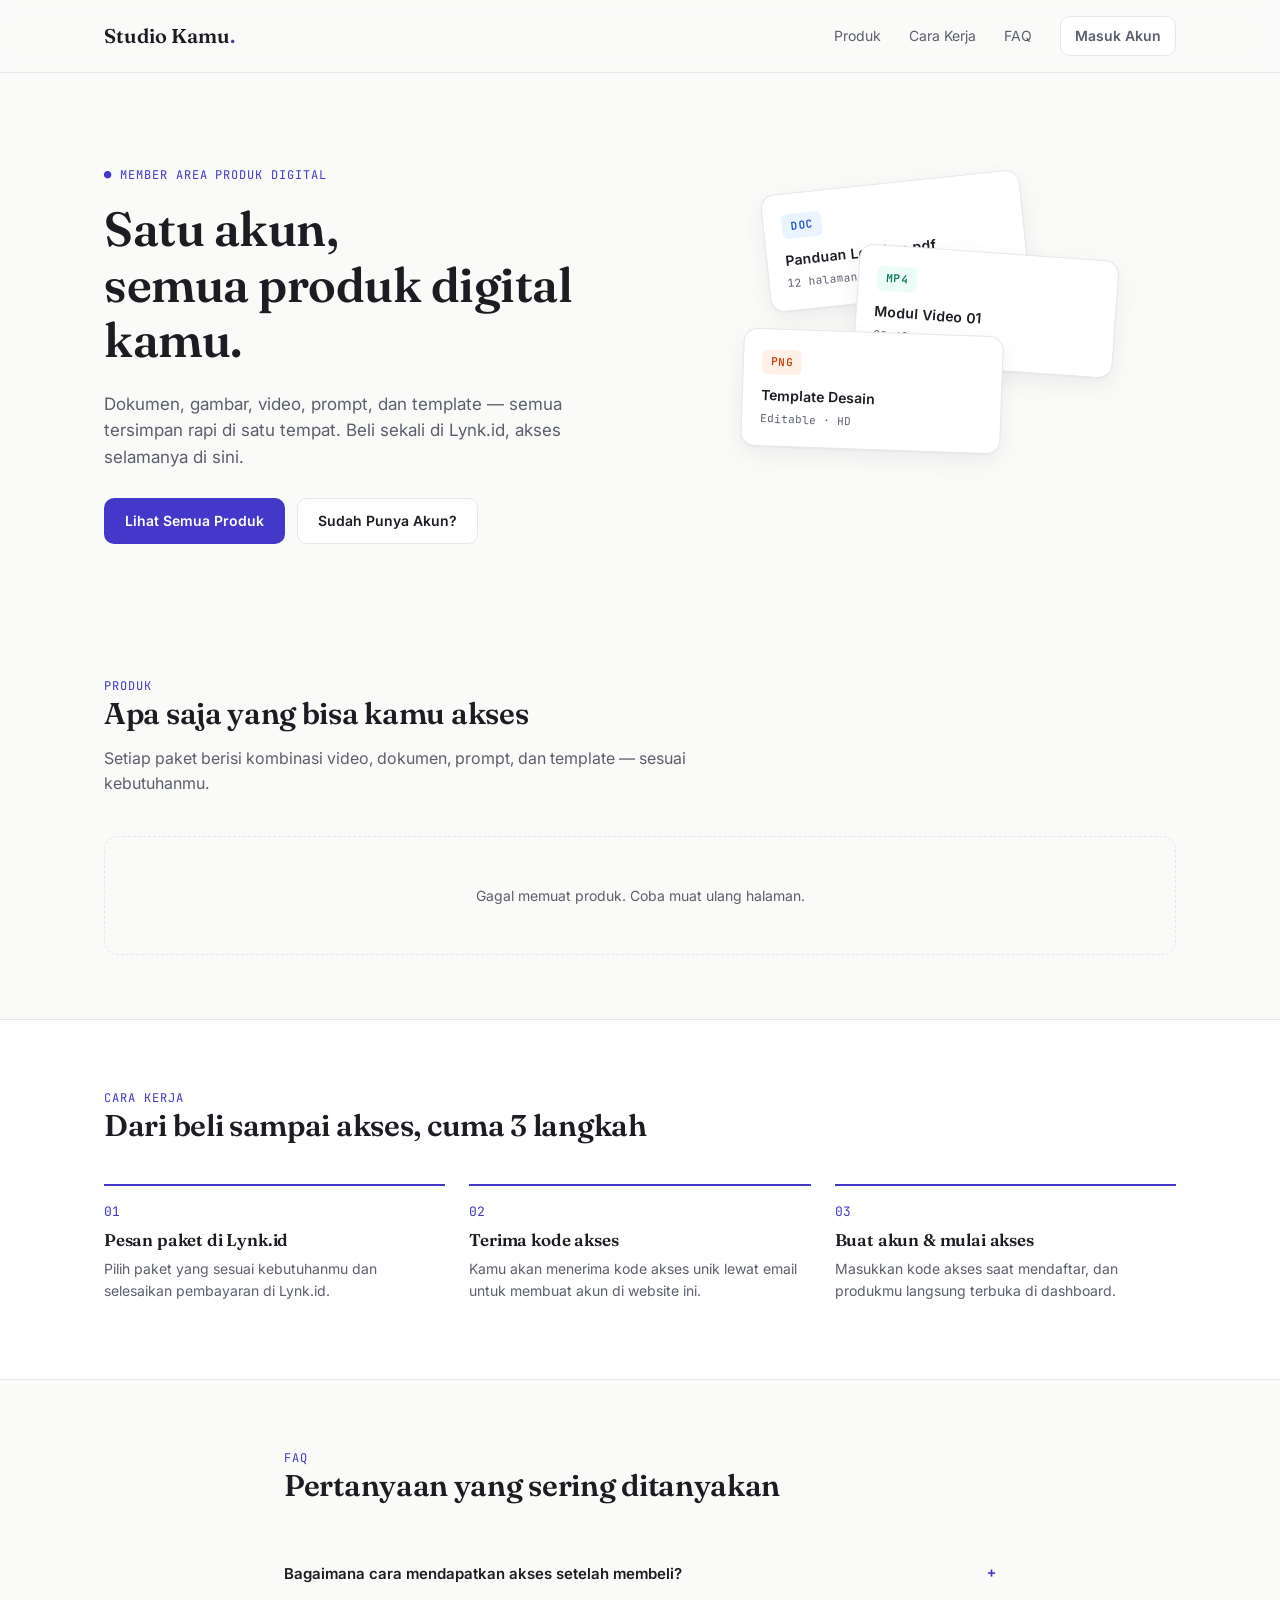
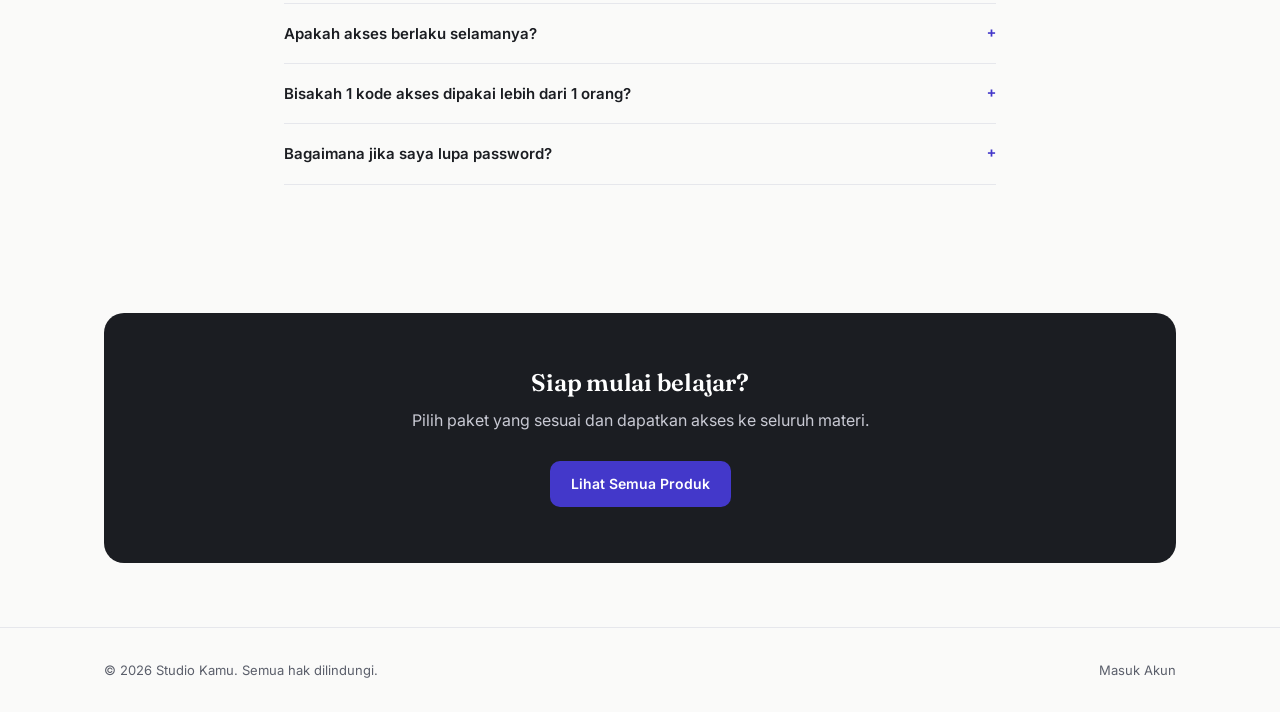
==== index.html @ a17387a5 "Add files via upload" ====
<!DOCTYPE html>
<html lang="id">
<head>
  <meta charset="UTF-8">
  <meta name="viewport" content="width=device-width, initial-scale=1">
  <title>Member Area — Studio Kamu</title>
  <link rel="preconnect" href="https://fonts.googleapis.com">
  <link href="https://fonts.googleapis.com/css2?family=Fraunces:wght@500;600;700&family=Inter:wght@400;500;600&family=JetBrains+Mono:wght@500;600&display=swap" rel="stylesheet">
  <link rel="stylesheet" href="assets/style.css">
</head>
<body>

  <nav class="navbar">
    <div class="container navbar-inner">
      <div class="brand">Studio Kamu<span style="color:var(--accent)">.</span></div>
      <div class="nav-links">
        <a href="#produk">Produk</a>
        <a href="#alur">Cara Kerja</a>
        <a href="#faq">FAQ</a>
        <a href="login.html" class="btn btn-outline btn-sm">Masuk Akun</a>
      </div>
    </div>
  </nav>

  <!-- ============ HERO ============ -->
  <header class="hero">
    <div class="container hero-grid">
      <div>
        <span class="eyebrow">● Member Area Produk Digital</span>
        <h1>Satu akun,<br>semua produk digital kamu.</h1>
        <p class="hero-lede">
          Dokumen, gambar, video, prompt, dan template — semua tersimpan rapi
          di satu tempat. Beli sekali di Lynk.id, akses selamanya di sini.
        </p>
        <div class="hero-cta-row">
          <a href="#produk" class="btn btn-primary">Lihat Semua Produk</a>
          <a href="login.html" class="btn btn-outline">Sudah Punya Akun?</a>
        </div>
      </div>

      <div class="file-stack" aria-hidden="true">
        <div class="file-card c1">
          <span class="chip doc">DOC</span>
          <div class="file-title">Panduan Lengkap.pdf</div>
          <div class="file-meta">12 halaman · siap pakai</div>
        </div>
        <div class="file-card c2">
          <span class="chip vid">MP4</span>
          <div class="file-title">Modul Video 01</div>
          <div class="file-meta">08:42 menit</div>
        </div>
        <div class="file-card c3">
          <span class="chip img">PNG</span>
          <div class="file-title">Template Desain</div>
          <div class="file-meta">Editable · HD</div>
        </div>
      </div>
    </div>
  </header>

  <!-- ============ PRODUK ============ -->
  <section id="produk">
    <div class="container">
      <div class="section-head">
        <span class="eyebrow">Produk</span>
        <h2>Apa saja yang bisa kamu akses</h2>
        <p>Setiap paket berisi kombinasi video, dokumen, prompt, dan template — sesuai kebutuhanmu.</p>
      </div>

      <div class="produk-grid" id="produkGrid">
        <div class="produk-empty">Memuat daftar produk...</div>
      </div>
    </div>
  </section>

  <!-- ============ ALUR PEMBELIAN ============ -->
  <section id="alur" style="background:var(--surface);border-top:1px solid var(--border);border-bottom:1px solid var(--border);">
    <div class="container">
      <div class="section-head">
        <span class="eyebrow">Cara Kerja</span>
        <h2>Dari beli sampai akses, cuma 3 langkah</h2>
      </div>
      <div class="alur-grid">
        <div class="alur-item">
          <div class="alur-num">01</div>
          <h3>Pesan paket di Lynk.id</h3>
          <p>Pilih paket yang sesuai kebutuhanmu dan selesaikan pembayaran di Lynk.id.</p>
        </div>
        <div class="alur-item">
          <div class="alur-num">02</div>
          <h3>Terima kode akses</h3>
          <p>Kamu akan menerima kode akses unik lewat email untuk membuat akun di website ini.</p>
        </div>
        <div class="alur-item">
          <div class="alur-num">03</div>
          <h3>Buat akun & mulai akses</h3>
          <p>Masukkan kode akses saat mendaftar, dan produkmu langsung terbuka di dashboard.</p>
        </div>
      </div>
    </div>
  </section>

  <!-- ============ FAQ ============ -->
  <section id="faq">
    <div class="container" style="max-width:760px;">
      <div class="section-head">
        <span class="eyebrow">FAQ</span>
        <h2>Pertanyaan yang sering ditanyakan</h2>
      </div>

      <div class="faq-item">
        <div class="faq-q">Bagaimana cara mendapatkan akses setelah membeli?<span class="faq-icon">+</span></div>
        <div class="faq-a">Setelah pembayaran di Lynk.id berhasil, kamu akan menerima email berisi kode akses unik. Gunakan kode ini saat membuat akun di halaman "Masuk Akun".</div>
      </div>
      <div class="faq-item">
        <div class="faq-q">Apakah akses berlaku selamanya?<span class="faq-icon">+</span></div>
        <div class="faq-a">Tergantung paket yang kamu beli. Detail masa akses tertera pada masing-masing produk.</div>
      </div>
      <div class="faq-item">
        <div class="faq-q">Bisakah 1 kode akses dipakai lebih dari 1 orang?<span class="faq-icon">+</span></div>
        <div class="faq-a">Tidak. Setiap kode akses hanya bisa digunakan satu kali untuk menjaga keamanan konten.</div>
      </div>
      <div class="faq-item">
        <div class="faq-q">Bagaimana jika saya lupa password?<span class="faq-icon">+</span></div>
        <div class="faq-a">Gunakan opsi "Lupa Password" di halaman login. Link reset akan dikirim ke email terdaftar.</div>
      </div>
    </div>
  </section>

  <!-- ============ CTA AKHIR ============ -->
  <section>
    <div class="container">
      <div class="cta-final">
        <h2>Siap mulai belajar?</h2>
        <p>Pilih paket yang sesuai dan dapatkan akses ke seluruh materi.</p>
        <a href="#produk" class="btn btn-primary" style="margin-top:12px;">Lihat Semua Produk</a>
      </div>
    </div>
  </section>

  <footer>
    <div class="container" style="display:flex;justify-content:space-between;align-items:center;width:100%;">
      <span>© <span id="thisYear"></span> Studio Kamu. Semua hak dilindungi.</span>
      <a href="login.html">Masuk Akun</a>
    </div>
  </footer>

  <script src="assets/api.js"></script>
  <script>
    document.getElementById('thisYear').textContent = new Date().getFullYear();

    // Ambil daftar produk dari API (publik, tidak butuh login)
    async function loadProdukList() {
      try {
        const res = await apiGet('getPublicProdukList', {});
        const grid = document.getElementById('produkGrid');

        if (!res.success || !res.data || res.data.length === 0) {
          grid.innerHTML = '<div class="produk-empty">Belum ada produk yang ditambahkan.<br><small>Tambahkan produk lewat Admin Panel.</small></div>';
          return;
        }

        grid.innerHTML = res.data.map(function (p) {
          const thumb = p.thumbnail
            ? '<img src="' + p.thumbnail + '" alt="' + p.nama + '">'
            : (p.kategori || 'PRODUK');
          return (
            '<div class="produk-card">' +
            '<div class="produk-thumb">' + thumb + '</div>' +
            '<div class="produk-nama">' + p.nama + '</div>' +
            '<p class="produk-desc">' + (p.deskripsi || '') + '</p>' +
            '<a href="login.html" class="btn btn-outline btn-sm btn-block">Lihat Detail</a>' +
            '</div>'
          );
        }).join('');
      } catch (err) {
        document.getElementById('produkGrid').innerHTML =
          '<div class="produk-empty">Gagal memuat produk. Coba muat ulang halaman.</div>';
      }
    }

    loadProdukList();
  </script>
</body>
</html>
---- assets/style.css ----
/* ============================================================
   STYLE.CSS — Dipakai bersama di semua halaman
   Tema: terang, minim warna, 1 aksen (indigo), nyaman di mata.
   Signature: "file-type chip" (DOC/PNG/MP4) sebagai motif berulang.
   ============================================================ */
:root {
  --bg: #FAFAF9;
  --surface: #FFFFFF;
  --ink: #1B1D22;
  --ink-soft: #5B5F6B;
  --border: #E6E7EC;
  --accent: #4338CA;
  --accent-soft: #EEF0FF;
  --accent-ink: #FFFFFF;
  --success: #0F766E;
  --danger: #B42318;
  --radius: 14px;
  --radius-sm: 8px;
  --shadow: 0 1px 2px rgba(20, 20, 30, 0.04), 0 8px 24px rgba(20, 20, 30, 0.06);
  --font-display: 'Fraunces', Georgia, serif;
  --font-body: 'Inter', -apple-system, BlinkMacSystemFont, sans-serif;
  --font-mono: 'JetBrains Mono', 'Courier New', monospace;
}

* { box-sizing: border-box; }
html, body {
  margin: 0; padding: 0;
  background: var(--bg);
  color: var(--ink);
  font-family: var(--font-body);
  font-size: 16px;
  line-height: 1.55;
  -webkit-font-smoothing: antialiased;
}
h1, h2, h3, h4 {
  font-family: var(--font-display);
  font-weight: 600;
  line-height: 1.15;
  margin: 0 0 0.5em 0;
  letter-spacing: -0.01em;
}
p { margin: 0 0 1em 0; color: var(--ink-soft); }
a { color: inherit; text-decoration: none; }
img { max-width: 100%; display: block; }
button { font-family: inherit; cursor: pointer; }

a:focus-visible, button:focus-visible, input:focus-visible, textarea:focus-visible, select:focus-visible {
  outline: 2px solid var(--accent);
  outline-offset: 2px;
}

@media (prefers-reduced-motion: reduce) {
  * { animation-duration: 0.001ms !important; transition-duration: 0.001ms !important; }
}

.container { max-width: 1120px; margin: 0 auto; padding: 0 24px; }

.eyebrow {
  font-family: var(--font-mono);
  font-size: 12px;
  letter-spacing: 0.08em;
  text-transform: uppercase;
  color: var(--accent);
  display: inline-flex;
  align-items: center;
  gap: 8px;
}

.chip {
  font-family: var(--font-mono);
  font-size: 11px;
  font-weight: 600;
  letter-spacing: 0.04em;
  padding: 4px 9px;
  border-radius: 6px;
  background: var(--accent-soft);
  color: var(--accent);
  display: inline-block;
}
.chip.doc { background: #EAF4FF; color: #1D4ED8; }
.chip.img { background: #FFF1E7; color: #C2410C; }
.chip.vid { background: #ECFDF5; color: #047857; }
.chip.pdf { background: #FEF2F2; color: #B91C1C; }

/* ---------- Navbar ---------- */
.navbar {
  position: sticky; top: 0; z-index: 50;
  background: rgba(250, 250, 249, 0.85);
  backdrop-filter: blur(8px);
  border-bottom: 1px solid var(--border);
}
.navbar-inner { display: flex; align-items: center; justify-content: space-between; padding: 16px 24px; }
.brand { font-family: var(--font-display); font-weight: 600; font-size: 20px; }
.nav-links { display: flex; align-items: center; gap: 28px; }
.nav-links a { font-size: 14px; color: var(--ink-soft); }
.nav-links a:hover { color: var(--ink); }

/* ---------- Buttons ---------- */
.btn {
  display: inline-flex; align-items: center; justify-content: center; gap: 8px;
  padding: 11px 20px; border-radius: 10px; font-size: 14px; font-weight: 600;
  border: 1px solid transparent; transition: transform 0.15s ease, box-shadow 0.15s ease;
}
.btn-primary { background: var(--accent); color: var(--accent-ink); }
.btn-primary:hover { box-shadow: 0 6px 16px rgba(67, 56, 202, 0.28); transform: translateY(-1px); }
.btn-outline { background: var(--surface); color: var(--ink); border-color: var(--border); }
.btn-outline:hover { border-color: var(--accent); color: var(--accent); }
.btn-sm { padding: 8px 14px; font-size: 13px; }
.btn-block { width: 100%; }
.btn:disabled { opacity: 0.6; pointer-events: none; }

/* ---------- Hero ---------- */
.hero { padding: 88px 0 64px; }
.hero-grid { display: grid; grid-template-columns: 1.1fr 0.9fr; gap: 56px; align-items: center; }
.hero h1 { font-size: 48px; margin-top: 16px; }
.hero-lede { font-size: 17px; max-width: 46ch; }
.hero-cta-row { display: flex; gap: 12px; margin-top: 28px; flex-wrap: wrap; }

.file-stack { position: relative; height: 340px; }
.file-card {
  position: absolute; width: 260px; background: var(--surface);
  border: 1px solid var(--border); border-radius: var(--radius);
  box-shadow: var(--shadow); padding: 18px;
}
.file-card .chip { margin-bottom: 10px; }
.file-card .file-title { font-weight: 600; font-size: 14px; margin-bottom: 4px; }
.file-card .file-meta { font-family: var(--font-mono); font-size: 11px; color: var(--ink-soft); }
.file-card.c1 { top: 0; left: 10%; transform: rotate(-6deg); z-index: 1; }
.file-card.c2 { top: 70px; left: 30%; transform: rotate(4deg); z-index: 2; }
.file-card.c3 { top: 150px; left: 5%; transform: rotate(2deg); z-index: 3; }

section { padding: 64px 0; }
.section-head { max-width: 620px; margin-bottom: 40px; }
.section-head h2 { font-size: 30px; }

.produk-grid { display: grid; grid-template-columns: repeat(3, 1fr); gap: 20px; }
.produk-card { background: var(--surface); border: 1px solid var(--border); border-radius: var(--radius); padding: 20px; transition: box-shadow 0.15s ease, transform 0.15s ease; }
.produk-card:hover { box-shadow: var(--shadow); transform: translateY(-2px); }
.produk-thumb {
  width: 100%; height: 140px; border-radius: var(--radius-sm);
  background: linear-gradient(135deg, var(--accent-soft), #F5F3FF);
  margin-bottom: 14px; display: flex; align-items: center; justify-content: center;
  font-family: var(--font-display); color: var(--accent); font-size: 13px; overflow: hidden;
}
.produk-thumb img { width: 100%; height: 100%; object-fit: cover; }
.produk-nama { font-weight: 600; font-size: 16px; margin-bottom: 6px; }
.produk-desc { font-size: 13px; margin-bottom: 14px; }
.produk-empty { grid-column: 1/-1; text-align: center; padding: 48px 24px; border: 1px dashed var(--border); border-radius: var(--radius); color: var(--ink-soft); font-size: 14px; }

.alur-grid { display: grid; grid-template-columns: repeat(3, 1fr); gap: 24px; }
.alur-item { border-top: 2px solid var(--accent); padding-top: 16px; }
.alur-num { font-family: var(--font-mono); font-size: 13px; color: var(--accent); margin-bottom: 8px; }
.alur-item h3 { font-size: 17px; }
.alur-item p { font-size: 14px; }

.faq-item { border-bottom: 1px solid var(--border); padding: 18px 0; }
.faq-q { display: flex; align-items: center; justify-content: space-between; font-weight: 600; font-size: 15px; cursor: pointer; }
.faq-icon { color: var(--accent); font-family: var(--font-mono); transition: transform 0.2s ease; }
.faq-item.open .faq-icon { transform: rotate(45deg); }
.faq-a { max-height: 0; overflow: hidden; font-size: 14px; color: var(--ink-soft); transition: max-height 0.25s ease; }
.faq-item.open .faq-a { max-height: 300px; padding-top: 10px; }

.cta-final { background: var(--ink); color: #fff; border-radius: 20px; padding: 56px; text-align: center; }
.cta-final h2 { color: #fff; }
.cta-final p { color: #C8C9D3; }

footer { border-top: 1px solid var(--border); padding: 32px 0; font-size: 13px; color: var(--ink-soft); display: flex; justify-content: space-between; align-items: center; }

/* ---------- Auth pages ---------- */
.auth-wrap { min-height: 100vh; display: flex; align-items: center; justify-content: center; padding: 24px; }
.auth-card { width: 100%; max-width: 420px; background: var(--surface); border: 1px solid var(--border); border-radius: 18px; padding: 36px; box-shadow: var(--shadow); }
.auth-back { font-size: 13px; color: var(--ink-soft); margin-bottom: 20px; display: inline-flex; align-items: center; gap: 6px; }
.auth-back:hover { color: var(--accent); }
.auth-tabs { display: flex; gap: 4px; background: var(--bg); border-radius: 10px; padding: 4px; margin-bottom: 24px; }
.auth-tab { flex: 1; text-align: center; padding: 9px; border-radius: 8px; font-size: 13px; font-weight: 600; color: var(--ink-soft); cursor: pointer; }
.auth-tab.active { background: var(--surface); color: var(--ink); box-shadow: 0 1px 3px rgba(0,0,0,0.06); }
.field { margin-bottom: 16px; }
.field label { display: block; font-size: 13px; font-weight: 600; margin-bottom: 6px; }
.field input, .field select, .field textarea {
  width: 100%; padding: 11px 12px; border: 1px solid var(--border); border-radius: 9px;
  font-size: 14px; font-family: var(--font-body); background: var(--bg);
}
.field input:focus, .field select:focus, .field textarea:focus { border-color: var(--accent); outline: none; background: var(--surface); }
.field-hint { font-size: 12px; color: var(--ink-soft); margin-top: 4px; }
.form-msg { font-size: 13px; padding: 10px 12px; border-radius: 8px; margin-bottom: 16px; display: none; }
.form-msg.show { display: block; }
.form-msg.error { background: #FEF2F2; color: var(--danger); }
.form-msg.success { background: #ECFDF5; color: var(--success); }
.auth-foot { text-align: center; font-size: 13px; color: var(--ink-soft); margin-top: 18px; }
.link-btn { background: none; border: none; color: var(--accent); font-weight: 600; font-size: inherit; padding: 0; }
.link-btn:hover { text-decoration: underline; }
.view { display: none; }
.view.active { display: block; }
.forgot-trigger { text-align: right; margin: -8px 0 16px; }
.forgot-trigger button { font-size: 12px; }

/* ---------- Password toggle ---------- */
.password-field { position: relative; }
.password-field input { padding-right: 42px; }
.password-toggle { position: absolute; right: 6px; top: 50%; transform: translateY(-50%); background: none; border: none; padding: 6px; cursor: pointer; color: var(--ink-soft); display: flex; align-items: center; border-radius: 6px; }
.password-toggle:hover { color: var(--ink); background: var(--bg); }
.password-toggle svg { width: 18px; height: 18px; }

/* ---------- App shell (Dashboard/Produk/Admin) ---------- */
.app-shell { display: flex; min-height: 100vh; }
.sidebar {
  width: 240px; flex-shrink: 0; background: var(--surface); border-right: 1px solid var(--border);
  padding: 20px 14px; display: flex; flex-direction: column; position: sticky; top: 0; height: 100vh;
}
.sidebar-brand { font-family: var(--font-display); font-weight: 600; font-size: 17px; padding: 6px 10px 18px; }
.sidebar-nav { display: flex; flex-direction: column; gap: 2px; flex: 1; }
.sidebar-link { display: flex; align-items: center; gap: 10px; padding: 9px 10px; border-radius: 8px; font-size: 14px; color: var(--ink-soft); font-weight: 500; cursor: pointer; }
.sidebar-link .ic { font-size: 15px; width: 18px; text-align: center; }
.sidebar-link:hover { background: var(--bg); color: var(--ink); }
.sidebar-link.active { background: var(--accent-soft); color: var(--accent); }
.sidebar-divider { height: 1px; background: var(--border); margin: 12px 4px; }
.sidebar-user { display: flex; align-items: center; gap: 10px; padding: 10px; border-radius: 10px; border: 1px solid var(--border); }
.avatar { width: 32px; height: 32px; border-radius: 50%; background: var(--accent); color: #fff; display: flex; align-items: center; justify-content: center; font-size: 13px; font-weight: 600; flex-shrink: 0; }
.sidebar-user-name { font-size: 13px; font-weight: 600; overflow: hidden; text-overflow: ellipsis; white-space: nowrap; }
.sidebar-user-role { font-size: 11px; color: var(--ink-soft); }
.logout-btn { background: none; border: none; color: var(--ink-soft); font-size: 16px; margin-left: auto; padding: 4px; }
.logout-btn:hover { color: var(--danger); }
.main { flex: 1; padding: 32px 40px; max-width: 1000px; }

.greeting { font-size: 26px; margin-bottom: 4px; }
.greeting-sub { font-size: 14px; margin-bottom: 32px; }
.section-title { display: flex; align-items: center; gap: 8px; font-size: 13px; font-weight: 700; text-transform: uppercase; letter-spacing: 0.04em; color: var(--ink-soft); margin: 32px 0 14px; }
.section-title:first-of-type { margin-top: 0; }

.produk-owned-grid { display: grid; grid-template-columns: repeat(2, 1fr); gap: 16px; }
.produk-owned-card { background: var(--surface); border: 1px solid var(--border); border-radius: var(--radius); padding: 18px; display: block; }
.produk-owned-top { display: flex; justify-content: space-between; align-items: flex-start; margin-bottom: 12px; }
.produk-owned-nama { font-weight: 600; font-size: 15px; }
.badge-expired { font-size: 11px; background: #FEF2F2; color: var(--danger); padding: 3px 8px; border-radius: 6px; font-weight: 600; }
.progress-bar-track { height: 8px; background: var(--bg); border-radius: 99px; overflow: hidden; margin: 10px 0 6px; }
.progress-bar-fill { height: 100%; background: var(--accent); border-radius: 99px; }
.progress-label { font-size: 12px; color: var(--ink-soft); display: flex; justify-content: space-between; }
.empty-state { border: 1px dashed var(--border); border-radius: var(--radius); padding: 36px 24px; text-align: center; color: var(--ink-soft); font-size: 14px; }

.continue-card { background: var(--surface); border: 1px solid var(--border); border-radius: var(--radius); padding: 20px; }
.continue-modul-nama { font-size: 13px; color: var(--ink-soft); margin-bottom: 2px; }
.continue-produk-nama { font-weight: 600; font-size: 16px; margin-bottom: 14px; }
.konten-row { display: flex; align-items: center; gap: 10px; padding: 10px 12px; border-radius: 9px; background: var(--bg); margin-bottom: 8px; font-size: 13px; font-weight: 500; }
.konten-row .ic { width: 20px; text-align: center; }

.update-item { padding: 12px 0; border-bottom: 1px solid var(--border); }
.update-item:last-child { border-bottom: none; }
.update-judul { font-weight: 600; font-size: 14px; margin-bottom: 2px; }
.update-tanggal { font-size: 12px; color: var(--ink-soft); }

.info-grid { display: grid; grid-template-columns: 1fr 1fr; gap: 16px; }
.info-card { background: var(--accent-soft); border-radius: var(--radius); padding: 18px; }
.info-card h3 { font-size: 15px; margin-bottom: 6px; }
.info-card p { font-size: 13px; margin-bottom: 10px; }

/* ---------- Admin panel ---------- */
.page-title { font-size: 24px; margin-bottom: 24px; }
.tab-view { display: none; }
.tab-view.active { display: block; }
.stat-grid { display: grid; grid-template-columns: repeat(4, 1fr); gap: 16px; margin-bottom: 8px; }
.stat-card { background: var(--surface); border: 1px solid var(--border); border-radius: var(--radius); padding: 18px; }
.stat-num { font-family: var(--font-display); font-size: 28px; font-weight: 600; color: var(--accent); }
.stat-label { font-size: 12px; color: var(--ink-soft); margin-top: 4px; }
.panel { background: var(--surface); border: 1px solid var(--border); border-radius: var(--radius); padding: 22px; margin-bottom: 20px; }
.panel-head { display: flex; justify-content: space-between; align-items: center; margin-bottom: 16px; }
.panel-head h3 { font-size: 16px; margin: 0; }
.form-row { display: grid; grid-template-columns: repeat(2, 1fr); gap: 12px; margin-bottom: 12px; }
.form-row.single { grid-template-columns: 1fr; }
.form-row label { font-size: 12px; font-weight: 600; display: block; margin-bottom: 4px; }
table { width: 100%; border-collapse: collapse; font-size: 13px; }
th { text-align: left; font-size: 11px; text-transform: uppercase; letter-spacing: 0.04em; color: var(--ink-soft); padding: 8px 10px; border-bottom: 1px solid var(--border); }
td { padding: 10px; border-bottom: 1px solid var(--border); vertical-align: middle; }
tr:last-child td { border-bottom: none; }
.row-actions { display: flex; gap: 6px; }
.badge { font-size: 11px; padding: 3px 8px; border-radius: 6px; font-weight: 600; }
.badge.aktif { background: #ECFDF5; color: #047857; }
.badge.nonaktif { background: #FEF2F2; color: var(--danger); }
.badge.admin { background: var(--accent-soft); color: var(--accent); }
.breadcrumb { font-size: 13px; color: var(--ink-soft); margin-bottom: 14px; }
.breadcrumb a { color: var(--accent); cursor: pointer; }
.empty-row td { text-align: center; color: var(--ink-soft); padding: 24px; }
.code-mono { font-family: var(--font-mono); font-size: 12px; }
.toast {
  position: fixed; bottom: 24px; right: 24px; background: var(--ink); color: #fff;
  padding: 12px 18px; border-radius: 10px; font-size: 13px; opacity: 0; transform: translateY(10px);
  transition: all 0.25s ease; pointer-events: none; z-index: 100;
}
.toast.show { opacity: 1; transform: translateY(0); }

/* ---------- Popup Loading Global ---------- */
.loading-overlay {
  position: fixed; inset: 0; background: rgba(250, 250, 249, 0.75); backdrop-filter: blur(2px);
  display: flex; align-items: center; justify-content: center; z-index: 9999;
  opacity: 0; pointer-events: none; transition: opacity 0.15s ease;
}
.loading-overlay.show { opacity: 1; pointer-events: all; }
.loading-box { background: var(--surface); border: 1px solid var(--border); border-radius: 14px; padding: 18px 26px; display: flex; align-items: center; gap: 12px; box-shadow: var(--shadow); }
.loading-spinner { width: 20px; height: 20px; border: 3px solid var(--accent-soft); border-top-color: var(--accent); border-radius: 50%; animation: spin 0.7s linear infinite; flex-shrink: 0; }
@keyframes spin { to { transform: rotate(360deg); } }
.loading-text { font-size: 13px; font-weight: 600; color: var(--ink); }

/* ---------- Responsive ---------- */
@media (max-width: 860px) {
  .hero-grid { grid-template-columns: 1fr; }
  .hero h1 { font-size: 34px; }
  .produk-grid { grid-template-columns: repeat(2, 1fr); }
  .alur-grid { grid-template-columns: 1fr; }
  .file-stack { display: none; }
  .nav-links { display: none; }
  .app-shell { flex-direction: column; }
  .sidebar { width: 100%; height: auto; position: relative; flex-direction: row; align-items: center; overflow-x: auto; }
  .sidebar-nav { flex-direction: row; flex: none; }
  .sidebar-divider { display: none; }
  .sidebar-user { display: none; }
  .sidebar-brand { display: none; }
  .main { padding: 20px; }
  .produk-owned-grid, .info-grid, .stat-grid, .form-row { grid-template-columns: 1fr; }
}
@media (max-width: 560px) {
  .produk-grid { grid-template-columns: 1fr; }
}
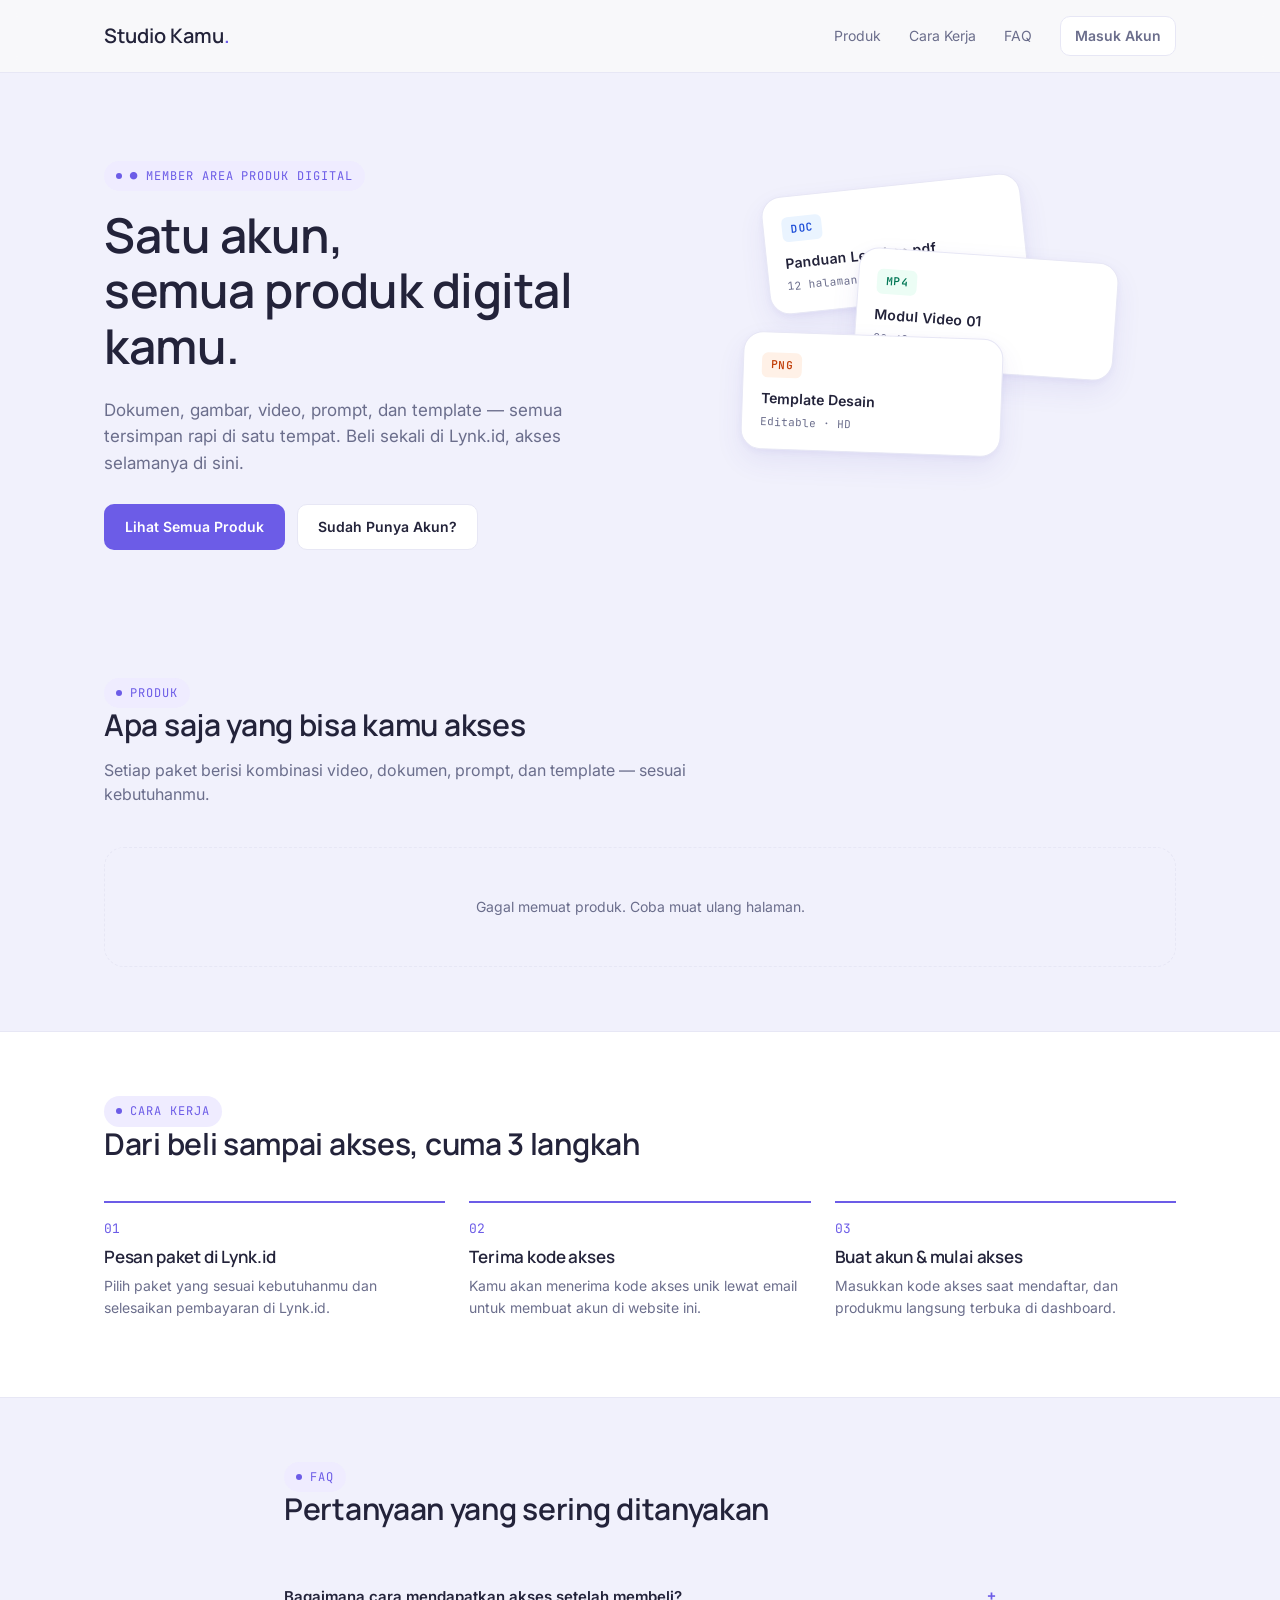
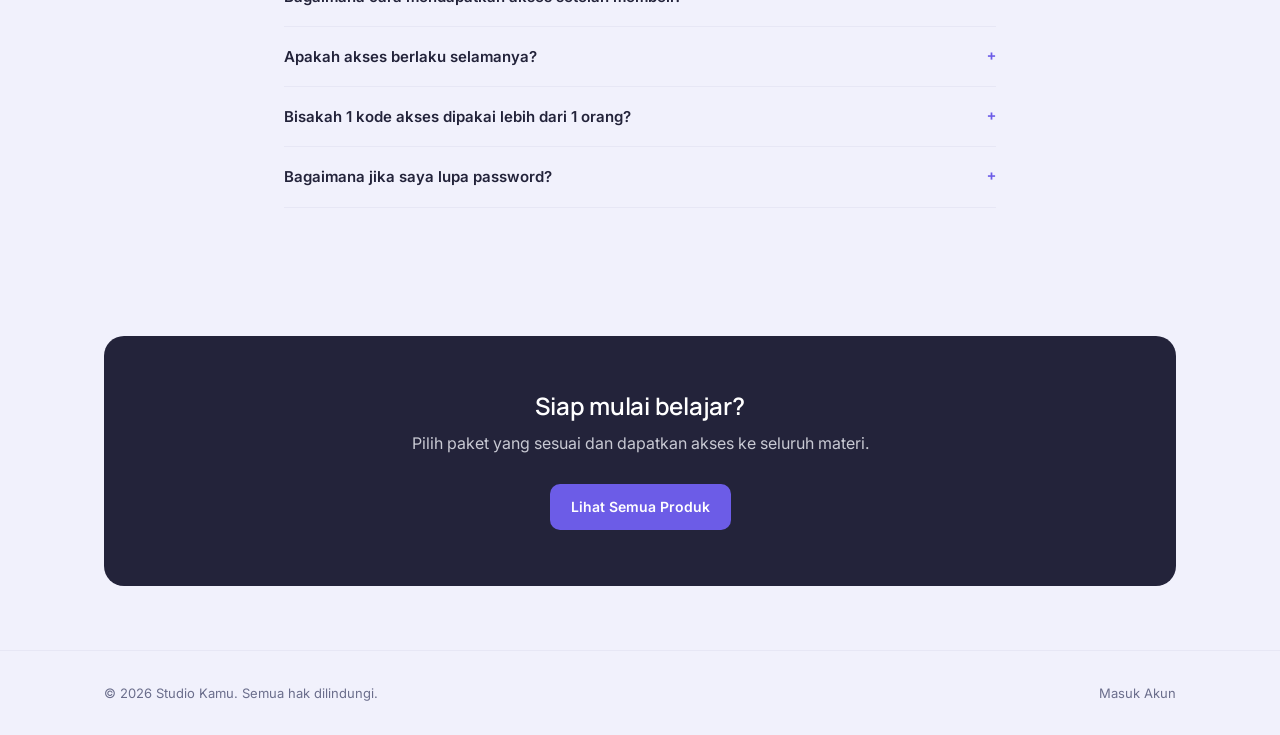
==== commit fabad7a8: "Update index.html" ====
--- a/index.html
+++ b/index.html
@@ -5,7 +5,7 @@
   <meta name="viewport" content="width=device-width, initial-scale=1">
   <title>Member Area — Studio Kamu</title>
   <link rel="preconnect" href="https://fonts.googleapis.com">
-  <link href="https://fonts.googleapis.com/css2?family=Fraunces:wght@500;600;700&family=Inter:wght@400;500;600&family=JetBrains+Mono:wght@500;600&display=swap" rel="stylesheet">
+  <link href="https://fonts.googleapis.com/css2?family=Manrope:wght@700;800&family=Inter:wght@400;500;600;700&family=JetBrains+Mono:wght@500;600&display=swap" rel="stylesheet">
   <link rel="stylesheet" href="assets/style.css">
 </head>
 <body>
@@ -24,10 +24,12 @@
 
   <!-- ============ HERO ============ -->
   <header class="hero">
+    <div class="hero-blob b1" aria-hidden="true"></div>
+    <div class="hero-blob b2" aria-hidden="true"></div>
     <div class="container hero-grid">
       <div>
         <span class="eyebrow">● Member Area Produk Digital</span>
-        <h1>Satu akun,<br>semua produk digital kamu.</h1>
+        <h1>Satu akun,<br><span class="underline-accent">semua produk digital</span> kamu.</h1>
         <p class="hero-lede">
           Dokumen, gambar, video, prompt, dan template — semua tersimpan rapi
           di satu tempat. Beli sekali di Lynk.id, akses selamanya di sini.
--- a/assets/style.css
+++ b/assets/style.css
@@ -4,20 +4,22 @@
    Signature: "file-type chip" (DOC/PNG/MP4) sebagai motif berulang.
    ============================================================ */
 :root {
-  --bg: #FAFAF9;
+  --bg: #F1F1FC;
+  --bg-gradient: linear-gradient(165deg, #EFF0FD 0%, #E7EAFC 45%, #EDF1FE 100%);
   --surface: #FFFFFF;
-  --ink: #1B1D22;
-  --ink-soft: #5B5F6B;
-  --border: #E6E7EC;
-  --accent: #4338CA;
-  --accent-soft: #EEF0FF;
+  --ink: #23233A;
+  --ink-soft: #6B6E8C;
+  --border: #E7E7F5;
+  --accent: #6C5CE7;
+  --accent-2: #8F7FFF;
+  --accent-soft: #EFECFF;
   --accent-ink: #FFFFFF;
-  --success: #0F766E;
-  --danger: #B42318;
-  --radius: 14px;
-  --radius-sm: 8px;
-  --shadow: 0 1px 2px rgba(20, 20, 30, 0.04), 0 8px 24px rgba(20, 20, 30, 0.06);
-  --font-display: 'Fraunces', Georgia, serif;
+  --success: #0F9D6E;
+  --danger: #E5484D;
+  --radius: 20px;
+  --radius-sm: 12px;
+  --shadow: 0 2px 6px rgba(76, 63, 173, 0.05), 0 12px 28px rgba(76, 63, 173, 0.08);
+  --font-display: 'Manrope', 'Inter', sans-serif;
   --font-body: 'Inter', -apple-system, BlinkMacSystemFont, sans-serif;
   --font-mono: 'JetBrains Mono', 'Courier New', monospace;
 }
@@ -64,6 +66,19 @@
   display: inline-flex;
   align-items: center;
   gap: 8px;
+  background: var(--accent-soft);
+  padding: 6px 12px;
+  border-radius: 99px;
+}
+.eyebrow::before {
+  content: '';
+  width: 6px; height: 6px; border-radius: 50%;
+  background: var(--accent);
+  animation: pulseDot 1.6s ease-in-out infinite;
+}
+@keyframes pulseDot {
+  0%, 100% { opacity: 1; transform: scale(1); }
+  50% { opacity: 0.4; transform: scale(0.7); }
 }
 
 .chip {
@@ -121,13 +136,29 @@
   position: absolute; width: 260px; background: var(--surface);
   border: 1px solid var(--border); border-radius: var(--radius);
   box-shadow: var(--shadow); padding: 18px;
+  transition: transform 0.28s ease, box-shadow 0.28s ease;
+  animation: floatCard 5s ease-in-out infinite;
+}
+.file-card:hover {
+  box-shadow: 0 16px 36px rgba(108, 92, 231, 0.22);
+  z-index: 10 !important;
+}
+.file-card.c1:hover { transform: rotate(-2deg) translateY(-6px) scale(1.04); }
+.file-card.c2:hover { transform: rotate(1deg) translateY(-6px) scale(1.04); }
+.file-card.c3:hover { transform: rotate(0deg) translateY(-6px) scale(1.04); }
+.file-card.c1 { top: 0; left: 10%; transform: rotate(-6deg); z-index: 1; animation-delay: 0s; }
+.file-card.c2 { top: 70px; left: 30%; transform: rotate(4deg); z-index: 2; animation-delay: 1.4s; }
+.file-card.c3 { top: 150px; left: 5%; transform: rotate(2deg); z-index: 3; animation-delay: 2.8s; }
+@keyframes floatCard {
+  0%, 100% { margin-top: 0; }
+  50% { margin-top: -8px; }
+}
+@media (prefers-reduced-motion: reduce) {
+  .file-card { animation: none; }
 }
 .file-card .chip { margin-bottom: 10px; }
 .file-card .file-title { font-weight: 600; font-size: 14px; margin-bottom: 4px; }
 .file-card .file-meta { font-family: var(--font-mono); font-size: 11px; color: var(--ink-soft); }
-.file-card.c1 { top: 0; left: 10%; transform: rotate(-6deg); z-index: 1; }
-.file-card.c2 { top: 70px; left: 30%; transform: rotate(4deg); z-index: 2; }
-.file-card.c3 { top: 150px; left: 5%; transform: rotate(2deg); z-index: 3; }
 
 section { padding: 64px 0; }
 .section-head { max-width: 620px; margin-bottom: 40px; }
@@ -201,29 +232,107 @@
 .password-toggle:hover { color: var(--ink); background: var(--bg); }
 .password-toggle svg { width: 18px; height: 18px; }
 
-/* ---------- App shell (Dashboard/Produk/Admin) ---------- */
+/* ---------- App shell (Dashboard/Admin) — sidebar ikon collapsible ---------- */
+body.app-page { background: var(--bg-gradient); }
 .app-shell { display: flex; min-height: 100vh; }
+
 .sidebar {
-  width: 240px; flex-shrink: 0; background: var(--surface); border-right: 1px solid var(--border);
-  padding: 20px 14px; display: flex; flex-direction: column; position: sticky; top: 0; height: 100vh;
-}
-.sidebar-brand { font-family: var(--font-display); font-weight: 600; font-size: 17px; padding: 6px 10px 18px; }
-.sidebar-nav { display: flex; flex-direction: column; gap: 2px; flex: 1; }
-.sidebar-link { display: flex; align-items: center; gap: 10px; padding: 9px 10px; border-radius: 8px; font-size: 14px; color: var(--ink-soft); font-weight: 500; cursor: pointer; }
-.sidebar-link .ic { font-size: 15px; width: 18px; text-align: center; }
-.sidebar-link:hover { background: var(--bg); color: var(--ink); }
-.sidebar-link.active { background: var(--accent-soft); color: var(--accent); }
-.sidebar-divider { height: 1px; background: var(--border); margin: 12px 4px; }
-.sidebar-user { display: flex; align-items: center; gap: 10px; padding: 10px; border-radius: 10px; border: 1px solid var(--border); }
-.avatar { width: 32px; height: 32px; border-radius: 50%; background: var(--accent); color: #fff; display: flex; align-items: center; justify-content: center; font-size: 13px; font-weight: 600; flex-shrink: 0; }
-.sidebar-user-name { font-size: 13px; font-weight: 600; overflow: hidden; text-overflow: ellipsis; white-space: nowrap; }
+  width: 240px; flex-shrink: 0; background: var(--surface);
+  border-right: 1px solid var(--border); padding: 20px 14px;
+  display: flex; flex-direction: column; position: sticky; top: 0; height: 100vh;
+  transition: width 0.22s ease, padding 0.22s ease;
+}
+.sidebar.collapsed { width: 76px; padding: 20px 12px; align-items: center; }
+
+.sidebar-top { display: flex; align-items: center; justify-content: space-between; margin-bottom: 22px; }
+.sidebar-brand { font-family: var(--font-display); font-weight: 800; font-size: 17px; white-space: nowrap; overflow: hidden; }
+.sidebar.collapsed .sidebar-brand { display: none; }
+
+.sidebar-toggle {
+  width: 30px; height: 30px; border-radius: 9px; border: 1px solid var(--border);
+  background: var(--surface); display: flex; align-items: center; justify-content: center;
+  cursor: pointer; color: var(--ink-soft); flex-shrink: 0;
+}
+.sidebar-toggle:hover { border-color: var(--accent); color: var(--accent); }
+.sidebar-toggle svg { width: 15px; height: 15px; }
+
+.sidebar-nav { display: flex; flex-direction: column; gap: 4px; flex: 1; width: 100%; }
+.sidebar-link {
+  display: flex; align-items: center; gap: 12px; padding: 10px 12px; border-radius: 12px;
+  font-size: 14px; color: var(--ink-soft); font-weight: 600; cursor: pointer; white-space: nowrap; overflow: hidden;
+}
+.sidebar-link .ic { width: 20px; height: 20px; flex-shrink: 0; display: flex; align-items: center; justify-content: center; }
+.sidebar-link .ic svg { width: 20px; height: 20px; }
+.sidebar.collapsed .sidebar-link { justify-content: center; padding: 12px 0; width: 48px; }
+.sidebar.collapsed .sidebar-link .label { display: none; }
+.sidebar-link:hover { background: var(--accent-soft); color: var(--accent); }
+.sidebar-link.active { background: var(--accent); color: #fff; box-shadow: 0 8px 16px rgba(108, 92, 231, 0.28); }
+
+.sidebar-divider { height: 1px; background: var(--border); margin: 12px 4px; width: 100%; }
+
+.sidebar-user { display: flex; align-items: center; gap: 10px; padding: 10px; border-radius: 14px; border: 1px solid var(--border); width: 100%; }
+.sidebar.collapsed .sidebar-user { padding: 8px; justify-content: center; }
+.sidebar.collapsed .sidebar-user > div:not(.avatar), .sidebar.collapsed .logout-btn { display: none; }
+.avatar {
+  width: 34px; height: 34px; border-radius: 50%;
+  background: linear-gradient(135deg, var(--accent), var(--accent-2));
+  color: #fff; display: flex; align-items: center; justify-content: center;
+  font-size: 13px; font-weight: 700; flex-shrink: 0;
+}
+.sidebar-user-name { font-size: 13px; font-weight: 700; overflow: hidden; text-overflow: ellipsis; white-space: nowrap; }
 .sidebar-user-role { font-size: 11px; color: var(--ink-soft); }
-.logout-btn { background: none; border: none; color: var(--ink-soft); font-size: 16px; margin-left: auto; padding: 4px; }
+.logout-btn { background: none; border: none; color: var(--ink-soft); display: flex; margin-left: auto; padding: 4px; }
 .logout-btn:hover { color: var(--danger); }
-.main { flex: 1; padding: 32px 40px; max-width: 1000px; }
-
-.greeting { font-size: 26px; margin-bottom: 4px; }
-.greeting-sub { font-size: 14px; margin-bottom: 32px; }
+.logout-btn svg { width: 17px; height: 17px; }
+
+.main { flex: 1; padding: 32px 40px; max-width: 1080px; }
+
+/* ---------- Greeting row + search (referensi profile dashboard) ---------- */
+.greeting-row { display: flex; justify-content: space-between; align-items: center; gap: 20px; margin-bottom: 28px; flex-wrap: wrap; }
+.greeting-left { display: flex; align-items: center; gap: 14px; }
+.greeting-avatar {
+  width: 52px; height: 52px; border-radius: 50%;
+  background: linear-gradient(135deg, var(--accent), var(--accent-2));
+  color: #fff; display: flex; align-items: center; justify-content: center;
+  font-size: 19px; font-weight: 700; flex-shrink: 0;
+}
+.greeting { font-size: 22px; margin-bottom: 2px; }
+.greeting-sub { font-size: 13px; margin: 0; }
+.search-bar {
+  display: flex; align-items: center; gap: 10px; background: var(--surface);
+  border: 1px solid var(--border); border-radius: 99px; padding: 11px 18px;
+  min-width: 240px; flex: 1; max-width: 320px;
+}
+.search-bar input { flex: 1; border: none; outline: none; background: transparent; font-size: 13px; font-family: var(--font-body); color: var(--ink); }
+.search-bar .ic { color: var(--ink-soft); flex-shrink: 0; display: flex; }
+.search-bar svg { width: 16px; height: 16px; }
+
+/* ---------- Kartu overview gradien (signature widget) ---------- */
+.overview-card {
+  background: linear-gradient(135deg, var(--accent) 0%, var(--accent-2) 100%);
+  border-radius: var(--radius); padding: 26px 28px; color: #fff;
+  display: flex; justify-content: space-between; align-items: center; gap: 24px;
+  margin-bottom: 28px; flex-wrap: wrap;
+}
+.overview-stat { }
+.overview-stat .num { font-family: var(--font-display); font-size: 32px; font-weight: 800; line-height: 1; }
+.overview-stat .lbl { font-size: 12px; opacity: 0.85; margin-top: 6px; }
+.overview-divider { width: 1px; align-self: stretch; background: rgba(255,255,255,0.25); }
+
+/* ---------- Progress ring (signature element) ---------- */
+.progress-ring-wrap { position: relative; width: 54px; height: 54px; flex-shrink: 0; }
+.progress-ring-wrap svg { transform: rotate(-90deg); width: 54px; height: 54px; }
+.progress-ring-track { fill: none; stroke: rgba(255,255,255,0.25); stroke-width: 5; }
+.progress-ring-fill { fill: none; stroke: #fff; stroke-width: 5; stroke-linecap: round; transition: stroke-dashoffset 0.5s ease; }
+.progress-ring-label { position: absolute; inset: 0; display: flex; align-items: center; justify-content: center; font-size: 12px; font-weight: 700; }
+
+.progress-ring-wrap.small { width: 44px; height: 44px; }
+.progress-ring-wrap.small svg { width: 44px; height: 44px; }
+.progress-ring-wrap.small .progress-ring-track,
+.progress-ring-wrap.small .progress-ring-fill { stroke-width: 4.5; }
+.progress-ring-wrap.small .progress-ring-track { stroke: var(--bg); }
+.progress-ring-wrap.small .progress-ring-fill { stroke: var(--accent); }
+.progress-ring-wrap.small .progress-ring-label { color: var(--ink); font-size: 11px; }
 .section-title { display: flex; align-items: center; gap: 8px; font-size: 13px; font-weight: 700; text-transform: uppercase; letter-spacing: 0.04em; color: var(--ink-soft); margin: 32px 0 14px; }
 .section-title:first-of-type { margin-top: 0; }
 
@@ -299,7 +408,27 @@
 @keyframes spin { to { transform: rotate(360deg); } }
 .loading-text { font-size: 13px; font-weight: 600; color: var(--ink); }
 
-/* ---------- Responsive ---------- */
+/* ---------- Bell Notifikasi ---------- */
+.notif-bell-wrap { position: relative; }
+.notif-bell-btn {
+  width: 42px; height: 42px; border-radius: 50%; border: 1px solid var(--border);
+  background: var(--surface); display: flex; align-items: center; justify-content: center;
+  color: var(--ink-soft); cursor: pointer; position: relative; flex-shrink: 0;
+}
+.notif-bell-btn:hover { border-color: var(--accent); color: var(--accent); }
+.notif-bell-btn svg { width: 19px; height: 19px; }
+.notif-dot { position: absolute; top: 9px; right: 10px; width: 8px; height: 8px; border-radius: 50%; background: var(--danger); border: 2px solid var(--surface); }
+.notif-dropdown {
+  display: none; position: absolute; right: 0; top: 52px; width: 320px; max-height: 360px; overflow-y: auto;
+  background: var(--surface); border: 1px solid var(--border); border-radius: var(--radius); box-shadow: var(--shadow);
+  padding: 16px; z-index: 60;
+}
+.notif-dropdown.show { display: block; }
+.notif-dropdown-title { font-size: 13px; font-weight: 700; margin-bottom: 10px; }
+
+/* ---------- Responsive: bell & search bar row ---------- */
+.greeting-right { display: flex; align-items: center; gap: 12px; }
+
 @media (max-width: 860px) {
   .hero-grid { grid-template-columns: 1fr; }
   .hero h1 { font-size: 34px; }
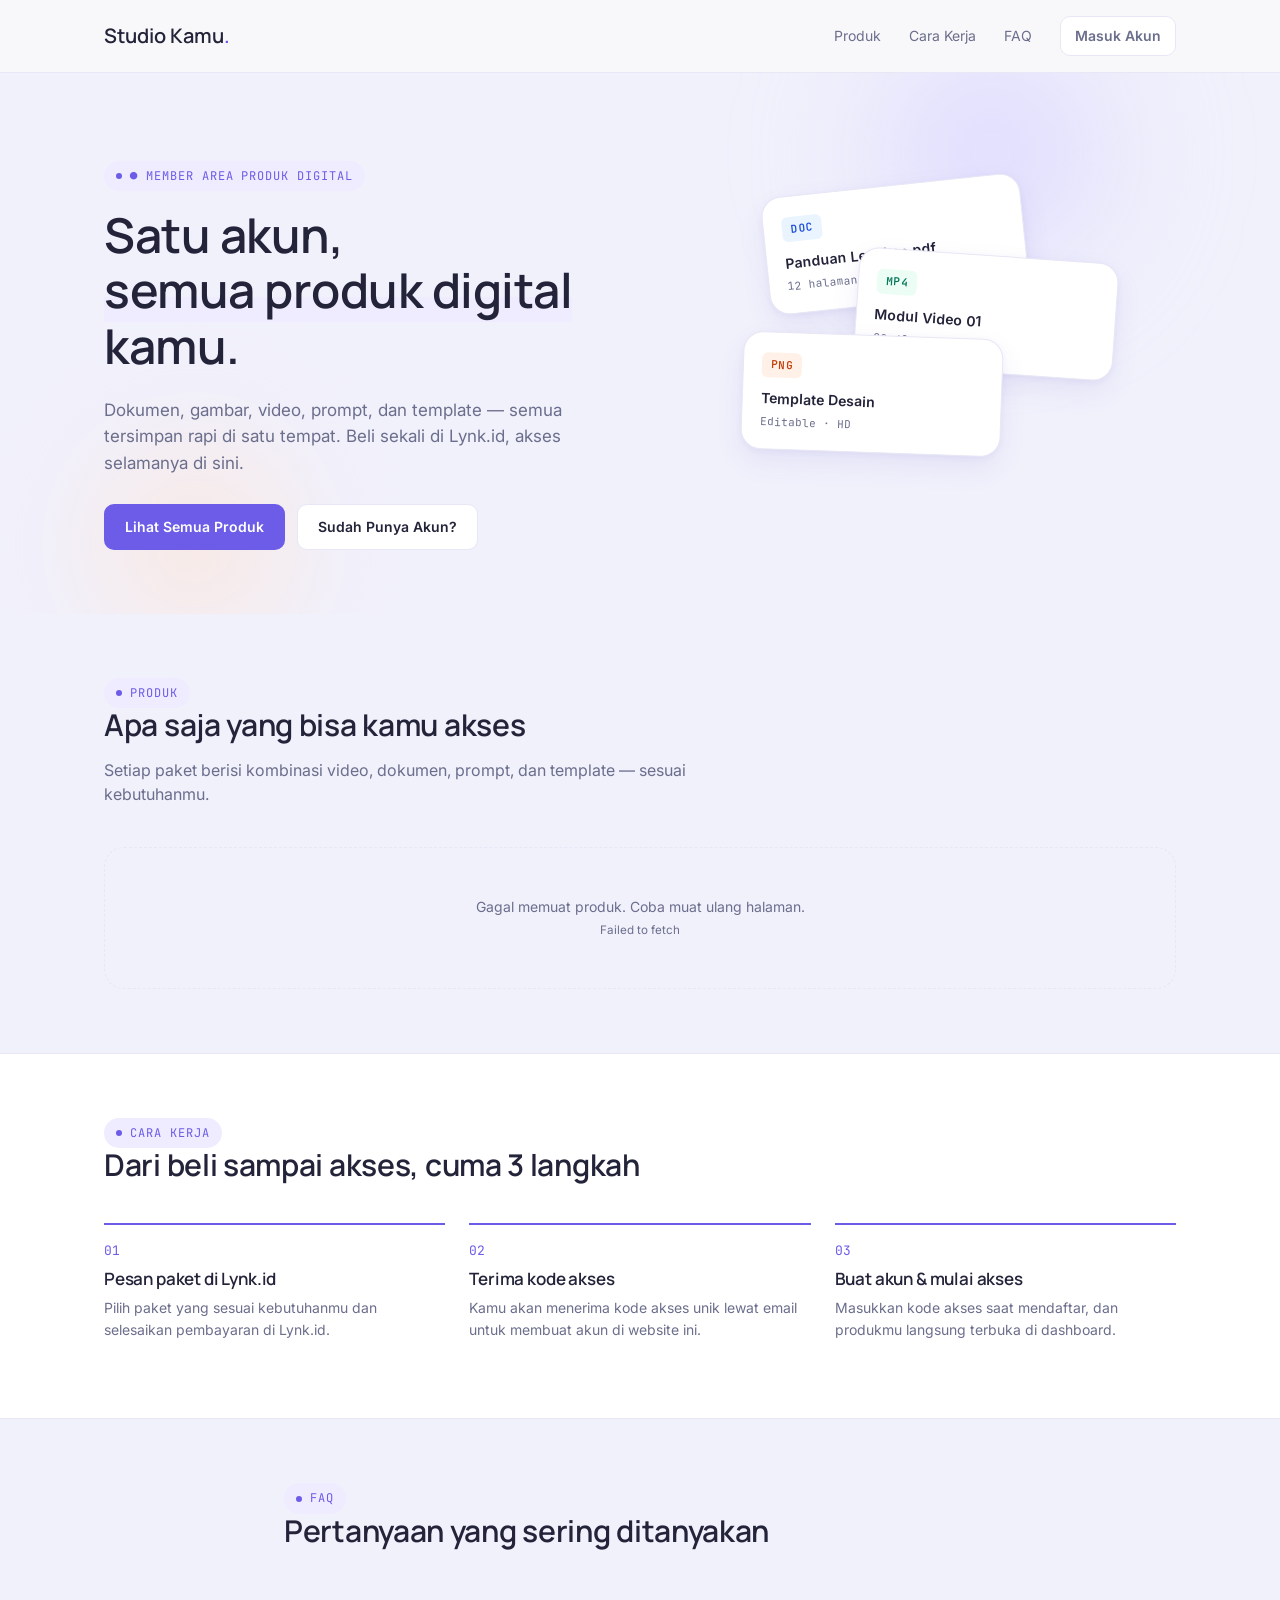
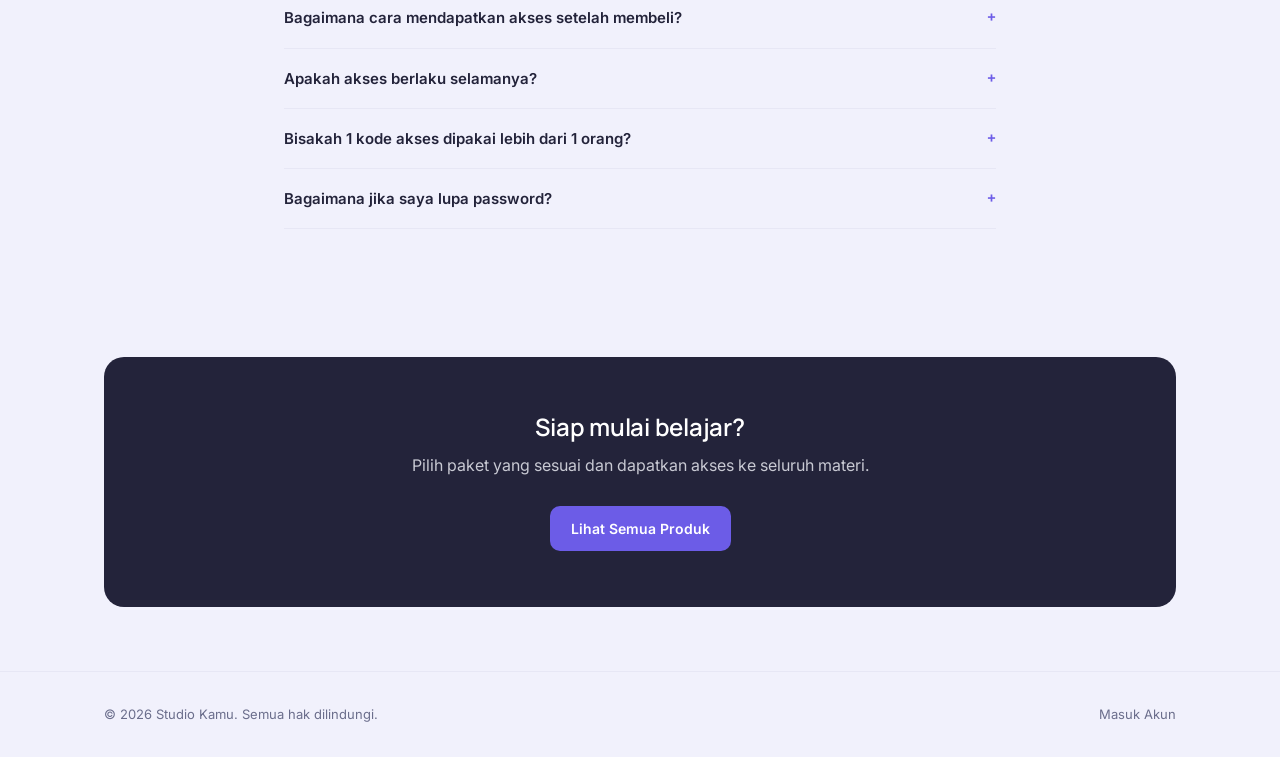
==== commit 8149e96e: "Update index.html" ====
--- a/index.html
+++ b/index.html
@@ -17,7 +17,7 @@
         <a href="#produk">Produk</a>
         <a href="#alur">Cara Kerja</a>
         <a href="#faq">FAQ</a>
-        <a href="login.html" class="btn btn-outline btn-sm">Masuk Akun</a>
+        <a href="login.html" class="btn btn-outline btn-sm" id="navAuthBtn">Masuk Akun</a>
       </div>
     </div>
   </nav>
@@ -36,7 +36,7 @@
         </p>
         <div class="hero-cta-row">
           <a href="#produk" class="btn btn-primary">Lihat Semua Produk</a>
-          <a href="login.html" class="btn btn-outline">Sudah Punya Akun?</a>
+          <a href="login.html" class="btn btn-outline" id="heroAuthBtn">Sudah Punya Akun?</a>
         </div>
       </div>
 
@@ -95,7 +95,7 @@
         </div>
         <div class="alur-item">
           <div class="alur-num">03</div>
-          <h3>Buat akun & mulai akses</h3>
+          <h3>Buat akun &amp; mulai akses</h3>
           <p>Masukkan kode akses saat mendaftar, dan produkmu langsung terbuka di dashboard.</p>
         </div>
       </div>
@@ -151,33 +151,41 @@
   <script>
     document.getElementById('thisYear').textContent = new Date().getFullYear();
 
-    // Ambil daftar produk dari API (publik, tidak butuh login)
+    // Kalau sudah login, tombol mengarah ke dashboard, bukan halaman login lagi.
+    if (getToken()) {
+      const nav = document.getElementById('navAuthBtn');
+      nav.href = 'dashboard.html'; nav.textContent = 'Buka Dashboard';
+      const hero = document.getElementById('heroAuthBtn');
+      hero.href = 'dashboard.html'; hero.textContent = 'Buka Dashboard';
+    }
+
     async function loadProdukList() {
+      const grid = document.getElementById('produkGrid');
       try {
         const res = await apiGet('getPublicProdukList', {});
-        const grid = document.getElementById('produkGrid');
 
         if (!res.success || !res.data || res.data.length === 0) {
           grid.innerHTML = '<div class="produk-empty">Belum ada produk yang ditambahkan.<br><small>Tambahkan produk lewat Admin Panel.</small></div>';
           return;
         }
 
+        // FIX: nama/deskripsi/thumbnail dulu disisipkan mentah ke HTML.
+        // Satu tanda kutip di nama produk sudah cukup merusak seluruh kartu.
         grid.innerHTML = res.data.map(function (p) {
           const thumb = p.thumbnail
-            ? '<img src="' + p.thumbnail + '" alt="' + p.nama + '">'
-            : (p.kategori || 'PRODUK');
+            ? '<img src="' + escapeAttr(p.thumbnail) + '" alt="' + escapeAttr(p.nama) + '">'
+            : escapeHtml(p.kategori || 'PRODUK');
           return (
             '<div class="produk-card">' +
             '<div class="produk-thumb">' + thumb + '</div>' +
-            '<div class="produk-nama">' + p.nama + '</div>' +
-            '<p class="produk-desc">' + (p.deskripsi || '') + '</p>' +
+            '<div class="produk-nama">' + escapeHtml(p.nama) + '</div>' +
+            '<p class="produk-desc">' + escapeHtml(p.deskripsi || '') + '</p>' +
             '<a href="login.html" class="btn btn-outline btn-sm btn-block">Lihat Detail</a>' +
             '</div>'
           );
         }).join('');
       } catch (err) {
-        document.getElementById('produkGrid').innerHTML =
-          '<div class="produk-empty">Gagal memuat produk. Coba muat ulang halaman.</div>';
+        grid.innerHTML = '<div class="produk-empty">Gagal memuat produk. Coba muat ulang halaman.<br><small>' + escapeHtml(err.message) + '</small></div>';
       }
     }
 
--- a/assets/style.css
+++ b/assets/style.css
@@ -335,6 +335,33 @@
 .progress-ring-wrap.small .progress-ring-label { color: var(--ink); font-size: 11px; }
 .section-title { display: flex; align-items: center; gap: 8px; font-size: 13px; font-weight: 700; text-transform: uppercase; letter-spacing: 0.04em; color: var(--ink-soft); margin: 32px 0 14px; }
 .section-title:first-of-type { margin-top: 0; }
+.section-ic {
+  display: inline-flex; align-items: center; justify-content: center;
+  width: 30px; height: 30px; border-radius: 50%; background: var(--accent-soft); color: var(--accent);
+  flex-shrink: 0; animation: bubbleFloat 3.4s ease-in-out infinite;
+}
+.section-ic svg { width: 15px; height: 15px; }
+.info-card h3 { display: flex; align-items: center; gap: 8px; }
+.info-card h3 .section-ic { width: 28px; height: 28px; }
+.info-card h3 .section-ic svg { width: 14px; height: 14px; }
+@media (prefers-reduced-motion: reduce) { .section-ic { animation: none; } }
+
+.section-divider { height: 1px; background: linear-gradient(90deg, var(--border), transparent); margin: 36px 0 8px; }
+
+/* ---------- Bubble mengambang di background konten (dekorasi) ---------- */
+.main { position: relative; overflow: visible; }
+.bg-bubble {
+  position: fixed; border-radius: 50%; filter: blur(50px); z-index: -1; pointer-events: none; opacity: 0.55;
+  animation: bubbleFloat 9s ease-in-out infinite;
+}
+.bg-bubble.bb1 { width: 260px; height: 260px; background: radial-gradient(circle, #D8D3FF 0%, transparent 72%); top: 8%; right: 6%; }
+.bg-bubble.bb2 { width: 200px; height: 200px; background: radial-gradient(circle, #FFE3D3 0%, transparent 72%); bottom: 6%; left: 46%; animation-delay: 3s; }
+@keyframes bubbleFloat {
+  0%, 100% { transform: translateY(0px) translateX(0px); }
+  50% { transform: translateY(-18px) translateX(10px); }
+}
+@media (prefers-reduced-motion: reduce) { .bg-bubble { animation: none; } }
+@media (max-width: 860px) { .bg-bubble { display: none; } }
 
 .produk-owned-grid { display: grid; grid-template-columns: repeat(2, 1fr); gap: 16px; }
 .produk-owned-card { background: var(--surface); border: 1px solid var(--border); border-radius: var(--radius); padding: 18px; display: block; }
@@ -398,17 +425,77 @@
 
 /* ---------- Popup Loading Global ---------- */
 .loading-overlay {
-  position: fixed; inset: 0; background: rgba(250, 250, 249, 0.75); backdrop-filter: blur(2px);
+  position: fixed; inset: 0; background: rgba(241, 241, 254, 0.82); backdrop-filter: blur(4px);
   display: flex; align-items: center; justify-content: center; z-index: 9999;
-  opacity: 0; pointer-events: none; transition: opacity 0.15s ease;
+  opacity: 0; pointer-events: none; transition: opacity 0.2s ease;
 }
 .loading-overlay.show { opacity: 1; pointer-events: all; }
-.loading-box { background: var(--surface); border: 1px solid var(--border); border-radius: 14px; padding: 18px 26px; display: flex; align-items: center; gap: 12px; box-shadow: var(--shadow); }
-.loading-spinner { width: 20px; height: 20px; border: 3px solid var(--accent-soft); border-top-color: var(--accent); border-radius: 50%; animation: spin 0.7s linear infinite; flex-shrink: 0; }
+.loading-box {
+  background: var(--surface); border: 1px solid var(--border); border-radius: 24px;
+  padding: 36px 46px; display: flex; flex-direction: column; align-items: center; gap: 20px;
+  box-shadow: var(--shadow);
+  animation: loadingBoxPop 0.25s ease;
+}
+@keyframes loadingBoxPop {
+  from { transform: scale(0.9); opacity: 0; }
+  to { transform: scale(1); opacity: 1; }
+}
+.loading-spinner-wrap { position: relative; width: 68px; height: 68px; flex-shrink: 0; }
+.loading-spinner {
+  position: absolute; inset: 0; border-radius: 50%;
+  background: conic-gradient(from 0deg, var(--accent) 0deg, var(--accent) 100deg, transparent 100deg, transparent 360deg);
+  -webkit-mask: radial-gradient(farthest-side, transparent calc(100% - 6px), #000 calc(100% - 6px));
+  mask: radial-gradient(farthest-side, transparent calc(100% - 6px), #000 calc(100% - 6px));
+  animation: spin 0.9s cubic-bezier(0.6, 0.1, 0.4, 0.9) infinite;
+}
+.loading-spinner-inner {
+  position: absolute; inset: 12px; border-radius: 50%;
+  background: conic-gradient(from 180deg, var(--accent-soft) 0deg, var(--accent-soft) 140deg, transparent 140deg, transparent 360deg);
+  -webkit-mask: radial-gradient(farthest-side, transparent calc(100% - 4px), #000 calc(100% - 4px));
+  mask: radial-gradient(farthest-side, transparent calc(100% - 4px), #000 calc(100% - 4px));
+  animation: spin 1.3s linear infinite reverse;
+}
+.loading-dot {
+  position: absolute; top: 50%; left: 50%; width: 8px; height: 8px; border-radius: 50%;
+  background: var(--accent); transform: translate(-50%, -50%); animation: pulseDot 1.4s ease-in-out infinite;
+}
 @keyframes spin { to { transform: rotate(360deg); } }
-.loading-text { font-size: 13px; font-weight: 600; color: var(--ink); }
-
-/* ---------- Bell Notifikasi ---------- */
+@keyframes pulseDot { 0%, 100% { transform: translate(-50%, -50%) scale(1); opacity: 1; } 50% { transform: translate(-50%, -50%) scale(1.6); opacity: 0.5; } }
+.loading-text { font-size: 14.5px; font-weight: 700; color: var(--ink); text-align: center; }
+
+/* ---------- Icon bubble mengambang (pengganti emoji) ---------- */
+.icon-bubble {
+  display: inline-flex; align-items: center; justify-content: center;
+  width: 34px; height: 34px; border-radius: 50%; background: var(--accent-soft); color: var(--accent);
+  flex-shrink: 0; animation: bubbleFloat 3.4s ease-in-out infinite;
+}
+.icon-bubble svg { width: 17px; height: 17px; }
+.icon-bubble.sm { width: 26px; height: 26px; }
+.icon-bubble.sm svg { width: 14px; height: 14px; }
+.icon-bubble.peach { background: #FFEFE6; color: #D67A46; }
+.icon-bubble.mint { background: #E4F9F1; color: #12A182; }
+@keyframes bubbleFloat { 0%, 100% { transform: translateY(0); } 50% { transform: translateY(-4px); } }
+@media (prefers-reduced-motion: reduce) { .icon-bubble { animation: none; } }
+
+.section-title { display: flex; align-items: center; gap: 10px; }
+.section-divider { height: 1px; background: var(--border); margin: 32px 0 0; border: none; }
+
+
+.skeleton-card {
+  background: var(--surface); border: 1px solid var(--border); border-radius: var(--radius);
+  padding: 18px; overflow: hidden;
+}
+.skeleton-line {
+  height: 14px; border-radius: 6px; margin-bottom: 10px;
+  background: linear-gradient(90deg, var(--bg) 25%, #E4E1FA 50%, var(--bg) 75%);
+  background-size: 200% 100%; animation: shimmer 1.4s ease-in-out infinite;
+}
+.skeleton-line.w60 { width: 60%; }
+.skeleton-line.w40 { width: 40%; height: 10px; }
+.skeleton-line.bar { height: 8px; border-radius: 99px; margin: 14px 0 8px; }
+@keyframes shimmer { 0% { background-position: 200% 0; } 100% { background-position: -200% 0; } }
+
+
 .notif-bell-wrap { position: relative; }
 .notif-bell-btn {
   width: 42px; height: 42px; border-radius: 50%; border: 1px solid var(--border);
@@ -417,6 +504,7 @@
 }
 .notif-bell-btn:hover { border-color: var(--accent); color: var(--accent); }
 .notif-bell-btn svg { width: 19px; height: 19px; }
+#notifIcon svg { width: 20px; height: 20px; display: block; }
 .notif-dot { position: absolute; top: 9px; right: 10px; width: 8px; height: 8px; border-radius: 50%; background: var(--danger); border: 2px solid var(--surface); }
 .notif-dropdown {
   display: none; position: absolute; right: 0; top: 52px; width: 320px; max-height: 360px; overflow-y: auto;
@@ -426,7 +514,52 @@
 .notif-dropdown.show { display: block; }
 .notif-dropdown-title { font-size: 13px; font-weight: 700; margin-bottom: 10px; }
 
-/* ---------- Responsive: bell & search bar row ---------- */
+/* ---------- Hero: dekorasi blob + interaksi kartu file ---------- */
+.hero { position: relative; overflow: hidden; }
+.hero-blob {
+  position: absolute; border-radius: 50%; filter: blur(60px); z-index: 0; pointer-events: none;
+}
+.hero-blob.b1 { width: 320px; height: 320px; background: radial-gradient(circle, #D8D3FF 0%, transparent 70%); top: -80px; right: 10%; }
+.hero-blob.b2 { width: 260px; height: 260px; background: radial-gradient(circle, #FFE3D3 0%, transparent 70%); bottom: -60px; left: 5%; }
+.hero-grid { position: relative; z-index: 1; }
+
+.hero h1 { position: relative; }
+.hero h1 span.underline-accent {
+  position: relative;
+  background: linear-gradient(180deg, transparent 62%, var(--accent-soft) 62%);
+}
+
+.file-stack { position: relative; height: 340px; }
+.file-card {
+  transition: transform 0.35s ease, box-shadow 0.35s ease;
+  animation: floatCard 5s ease-in-out infinite;
+  cursor: default;
+}
+.file-card:hover {
+  transform: translateY(-10px) rotate(0deg) scale(1.04) !important;
+  box-shadow: 0 16px 34px rgba(108, 93, 211, 0.22);
+  z-index: 5 !important;
+}
+.file-card.c1 { animation-delay: 0s; }
+.file-card.c2 { animation-delay: 1.2s; }
+.file-card.c3 { animation-delay: 2.4s; }
+
+@keyframes floatCard {
+  0%, 100% { margin-top: 0px; }
+  50% { margin-top: -8px; }
+}
+
+/* ---------- Interaksi kartu produk landing ---------- */
+.produk-card { transition: transform 0.2s ease, box-shadow 0.2s ease, border-color 0.2s ease; }
+.produk-card:hover { border-color: var(--accent); }
+.produk-thumb { transition: transform 0.3s ease; }
+.produk-card:hover .produk-thumb { transform: scale(1.03); }
+
+@media (prefers-reduced-motion: reduce) {
+  .file-card { animation: none; }
+}
+
+
 .greeting-right { display: flex; align-items: center; gap: 12px; }
 
 @media (max-width: 860px) {
@@ -448,3 +581,73 @@
 @media (max-width: 560px) {
   .produk-grid { grid-template-columns: 1fr; }
 }
+
+/* ---------- Popup Profil ---------- */
+.profile-popup-overlay {
+  display: none; position: fixed; inset: 0; background: rgba(32, 30, 51, 0.4);
+  align-items: flex-start; justify-content: flex-start; z-index: 300; padding: 24px;
+  backdrop-filter: blur(2px);
+}
+.profile-popup-overlay.show { display: flex; }
+.profile-popup {
+  background: var(--surface); border-radius: 20px; box-shadow: var(--shadow);
+  width: 100%; max-width: 320px; margin-left: 14px; margin-top: 70px;
+  max-height: 80vh; overflow-y: auto; animation: loadingBoxPop 0.18s ease;
+}
+.profile-popup-head {
+  display: flex; align-items: center; gap: 12px; padding: 20px 20px 16px;
+  border-bottom: 1px solid var(--border);
+}
+.profile-avatar-edit { position: relative; flex-shrink: 0; }
+.avatar-edit-btn {
+  position: absolute; bottom: -2px; right: -2px; width: 22px; height: 22px; border-radius: 50%;
+  background: var(--accent); color: #fff; display: flex; align-items: center; justify-content: center;
+  cursor: pointer; border: 2px solid var(--surface);
+}
+.avatar-edit-btn svg { width: 12px; height: 12px; }
+.profile-popup-body { padding: 18px 20px 20px; }
+.profile-section-label { font-size: 12px; font-weight: 700; color: var(--ink-soft); margin-bottom: 8px; text-transform: uppercase; letter-spacing: 0.03em; }
+.profile-divider { height: 1px; background: var(--border); margin: 16px 0; }
+
+.theme-toggle-row { display: flex; align-items: center; justify-content: space-between; }
+.theme-switch {
+  width: 42px; height: 24px; border-radius: 99px; background: var(--border); border: none;
+  position: relative; cursor: pointer; flex-shrink: 0; transition: background 0.2s ease; padding: 0;
+}
+.theme-switch.on { background: var(--accent); }
+.theme-switch-knob {
+  position: absolute; top: 3px; left: 3px; width: 18px; height: 18px; border-radius: 50%;
+  background: #fff; box-shadow: 0 1px 3px rgba(0,0,0,0.2); transition: transform 0.2s ease;
+}
+.theme-switch.on .theme-switch-knob { transform: translateX(18px); }
+
+.logout-link {
+  display: flex; align-items: center; gap: 8px; background: none; border: none;
+  color: var(--ink-soft); font-size: 13px; font-weight: 600; cursor: pointer; padding: 6px 2px;
+  width: 100%;
+}
+.logout-link svg { width: 16px; height: 16px; }
+.logout-link:hover { color: var(--danger); }
+
+@media (max-width: 860px) {
+  .profile-popup { margin-left: 0; max-width: 100%; }
+}
+
+/* ---------- Tema Gelap ---------- */
+html[data-theme="dark"] {
+  --bg: #17151F;
+  --bg-gradient: linear-gradient(160deg, #1B1926 0%, #17151F 45%, #17151F 100%);
+  --surface: #211F2C;
+  --ink: #EDEBFA;
+  --ink-soft: #9491AE;
+  --border: #322F42;
+  --accent-soft: #2C2A47;
+}
+html[data-theme="dark"] .produk-thumb,
+html[data-theme="dark"] .produk-thumb-big {
+  background: linear-gradient(135deg, #2C2A47, #221F35);
+}
+html[data-theme="dark"] .toast { background: #EDEBFA; color: #17151F; }
+html[data-theme="dark"] .badge.aktif { background: #113A30; color: #4ADE9E; }
+html[data-theme="dark"] .badge.nonaktif { background: #3A1620; color: #FF8FA3; }
+html[data-theme="dark"] .video-frame-wrap { background: #000; }
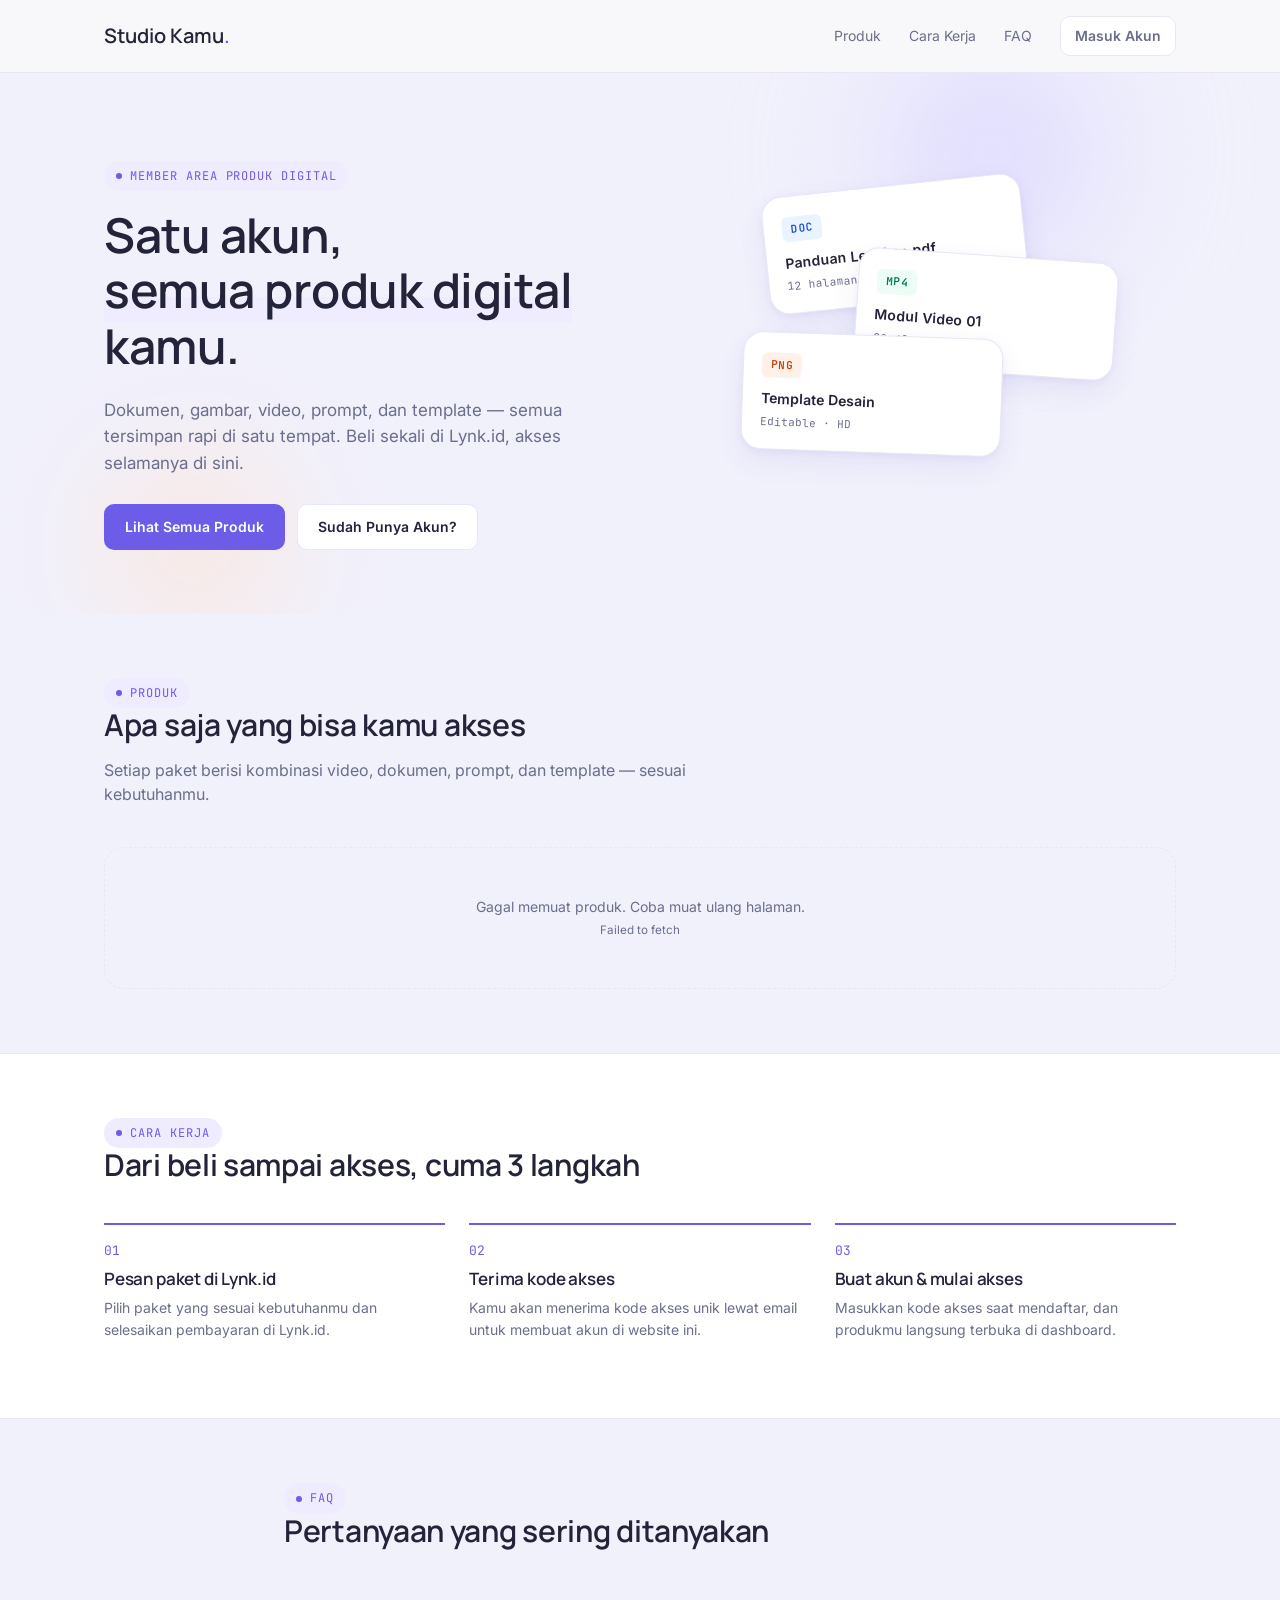
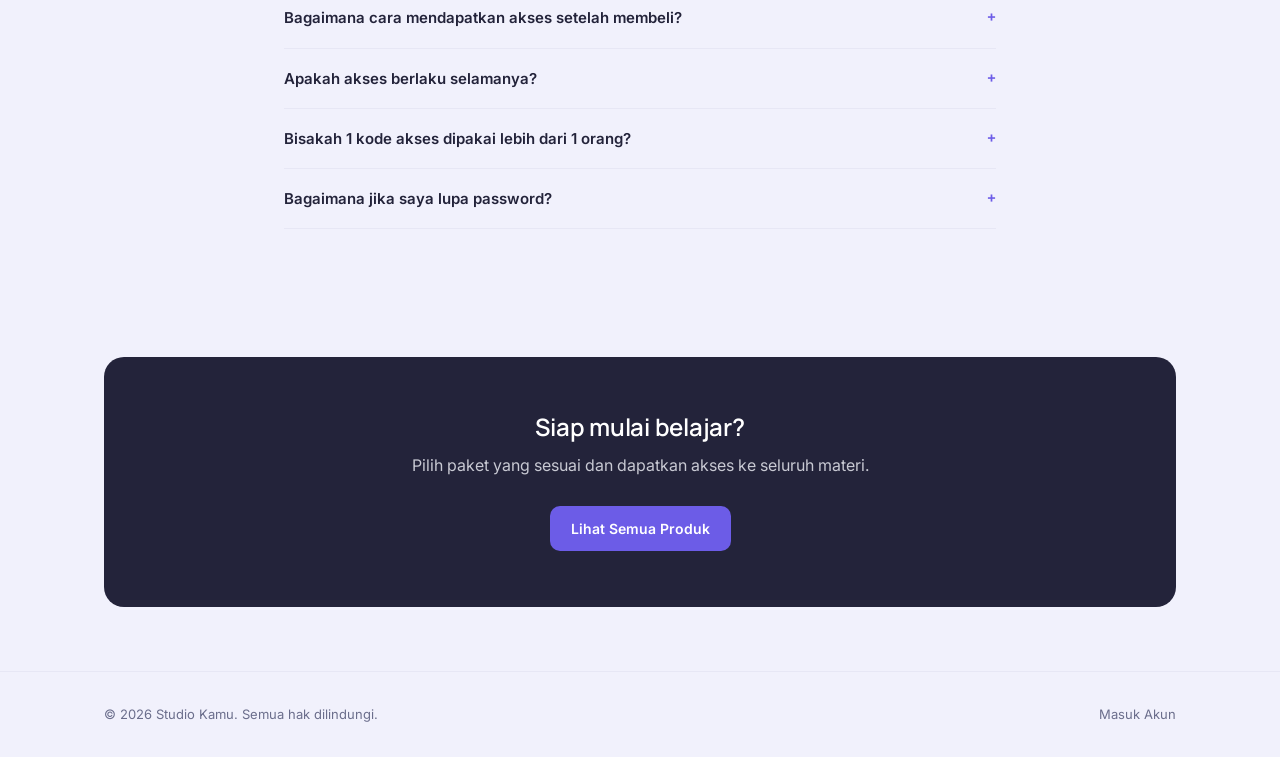
==== commit c49350f5: "Update index.html" ====
--- a/index.html
+++ b/index.html
@@ -28,7 +28,7 @@
     <div class="hero-blob b2" aria-hidden="true"></div>
     <div class="container hero-grid">
       <div>
-        <span class="eyebrow">● Member Area Produk Digital</span>
+        <span class="eyebrow">Member Area Produk Digital</span>
         <h1>Satu akun,<br><span class="underline-accent">semua produk digital</span> kamu.</h1>
         <p class="hero-lede">
           Dokumen, gambar, video, prompt, dan template — semua tersimpan rapi
--- a/assets/style.css
+++ b/assets/style.css
@@ -202,9 +202,10 @@
 .auth-card { width: 100%; max-width: 420px; background: var(--surface); border: 1px solid var(--border); border-radius: 18px; padding: 36px; box-shadow: var(--shadow); }
 .auth-back { font-size: 13px; color: var(--ink-soft); margin-bottom: 20px; display: inline-flex; align-items: center; gap: 6px; }
 .auth-back:hover { color: var(--accent); }
-.auth-tabs { display: flex; gap: 4px; background: var(--bg); border-radius: 10px; padding: 4px; margin-bottom: 24px; }
-.auth-tab { flex: 1; text-align: center; padding: 9px; border-radius: 8px; font-size: 13px; font-weight: 600; color: var(--ink-soft); cursor: pointer; }
-.auth-tab.active { background: var(--surface); color: var(--ink); box-shadow: 0 1px 3px rgba(0,0,0,0.06); }
+.auth-brand { font-family: var(--font-display); font-size: 20px; font-weight: 800; text-align: center; margin-bottom: 24px; color: var(--ink); }
+
+.checkbox-field { display: flex; align-items: center; gap: 8px; font-size: 13px; color: var(--ink-soft); cursor: pointer; margin: -4px 0 16px; user-select: none; }
+.checkbox-field input[type="checkbox"] { width: 16px; height: 16px; accent-color: var(--accent); cursor: pointer; margin: 0; }
 .field { margin-bottom: 16px; }
 .field label { display: block; font-size: 13px; font-weight: 600; margin-bottom: 6px; }
 .field input, .field select, .field textarea {
@@ -403,6 +404,75 @@
 .form-row { display: grid; grid-template-columns: repeat(2, 1fr); gap: 12px; margin-bottom: 12px; }
 .form-row.single { grid-template-columns: 1fr; }
 .form-row label { font-size: 12px; font-weight: 600; display: block; margin-bottom: 4px; }
+
+/* FIX: input di dalam .form-row (semua form Admin Panel) tidak pernah
+   di-style — CSS hanya menargetkan `.field input`, padahal admin.html
+   memakai struktur `.form-row`. Akibatnya semua kotak isian tampil polos
+   dengan gaya bawaan browser. Aturan di bawah menyamakannya dengan `.field`. */
+.form-row input,
+.form-row select,
+.form-row textarea {
+  width: 100%;
+  padding: 11px 12px;
+  border: 1px solid var(--border);
+  border-radius: 9px;
+  font-size: 14px;
+  font-family: var(--font-body);
+  color: var(--ink);
+  background: var(--bg);
+  transition: border-color 0.15s ease, background 0.15s ease, box-shadow 0.15s ease;
+}
+.form-row input::placeholder,
+.form-row textarea::placeholder { color: var(--ink-soft); }
+
+.form-row input:hover,
+.form-row select:hover,
+.form-row textarea:hover { border-color: var(--ink-soft); }
+
+.form-row input:focus,
+.form-row select:focus,
+.form-row textarea:focus {
+  border-color: var(--accent);
+  outline: none;
+  background: var(--surface);
+  box-shadow: 0 0 0 3px rgba(67, 56, 202, 0.10);
+}
+
+.form-row textarea { min-height: 90px; resize: vertical; line-height: 1.5; }
+
+/* Select bawaan tampil beda di tiap OS — disamakan, panah digambar sendiri. */
+.form-row select {
+  appearance: none; -webkit-appearance: none;
+  background-image: url("data:image/svg+xml;charset=utf-8,%3Csvg xmlns='http://www.w3.org/2000/svg' width='16' height='16' fill='none' stroke='%236B7280' stroke-width='2' stroke-linecap='round' stroke-linejoin='round'%3E%3Cpath d='M4 6l4 4 4-4'/%3E%3C/svg%3E");
+  background-repeat: no-repeat;
+  background-position: right 12px center;
+  padding-right: 34px;
+  cursor: pointer;
+}
+
+/* Tombol aksi form butuh jarak dari input di atasnya. */
+.panel .form-row + .btn { margin-top: 4px; }
+
+/* Tombol bantuan WhatsApp mengambang — dipasang otomatis oleh mountSidebar()
+   di semua halaman member. #25D366 = warna brand resmi WhatsApp. */
+#waFloatBtn {
+  position: fixed; right: 22px; bottom: 22px; z-index: 999;
+  width: 52px; height: 52px; border-radius: 50%;
+  background: #25D366; color: #fff;
+  display: flex; align-items: center; justify-content: center;
+  box-shadow: 0 4px 14px rgba(0, 0, 0, 0.22);
+  transition: transform 0.15s ease, box-shadow 0.15s ease;
+}
+#waFloatBtn svg { width: 28px; height: 28px; }
+#waFloatBtn:hover { transform: scale(1.07); box-shadow: 0 6px 18px rgba(0, 0, 0, 0.28); }
+@media (max-width: 640px) {
+  #waFloatBtn { right: 16px; bottom: 16px; width: 48px; height: 48px; }
+  #waFloatBtn svg { width: 25px; height: 25px; }
+}
+
+@media (max-width: 640px) {
+  .form-row { grid-template-columns: 1fr; }
+}
 table { width: 100%; border-collapse: collapse; font-size: 13px; }
 th { text-align: left; font-size: 11px; text-transform: uppercase; letter-spacing: 0.04em; color: var(--ink-soft); padding: 8px 10px; border-bottom: 1px solid var(--border); }
 td { padding: 10px; border-bottom: 1px solid var(--border); vertical-align: middle; }
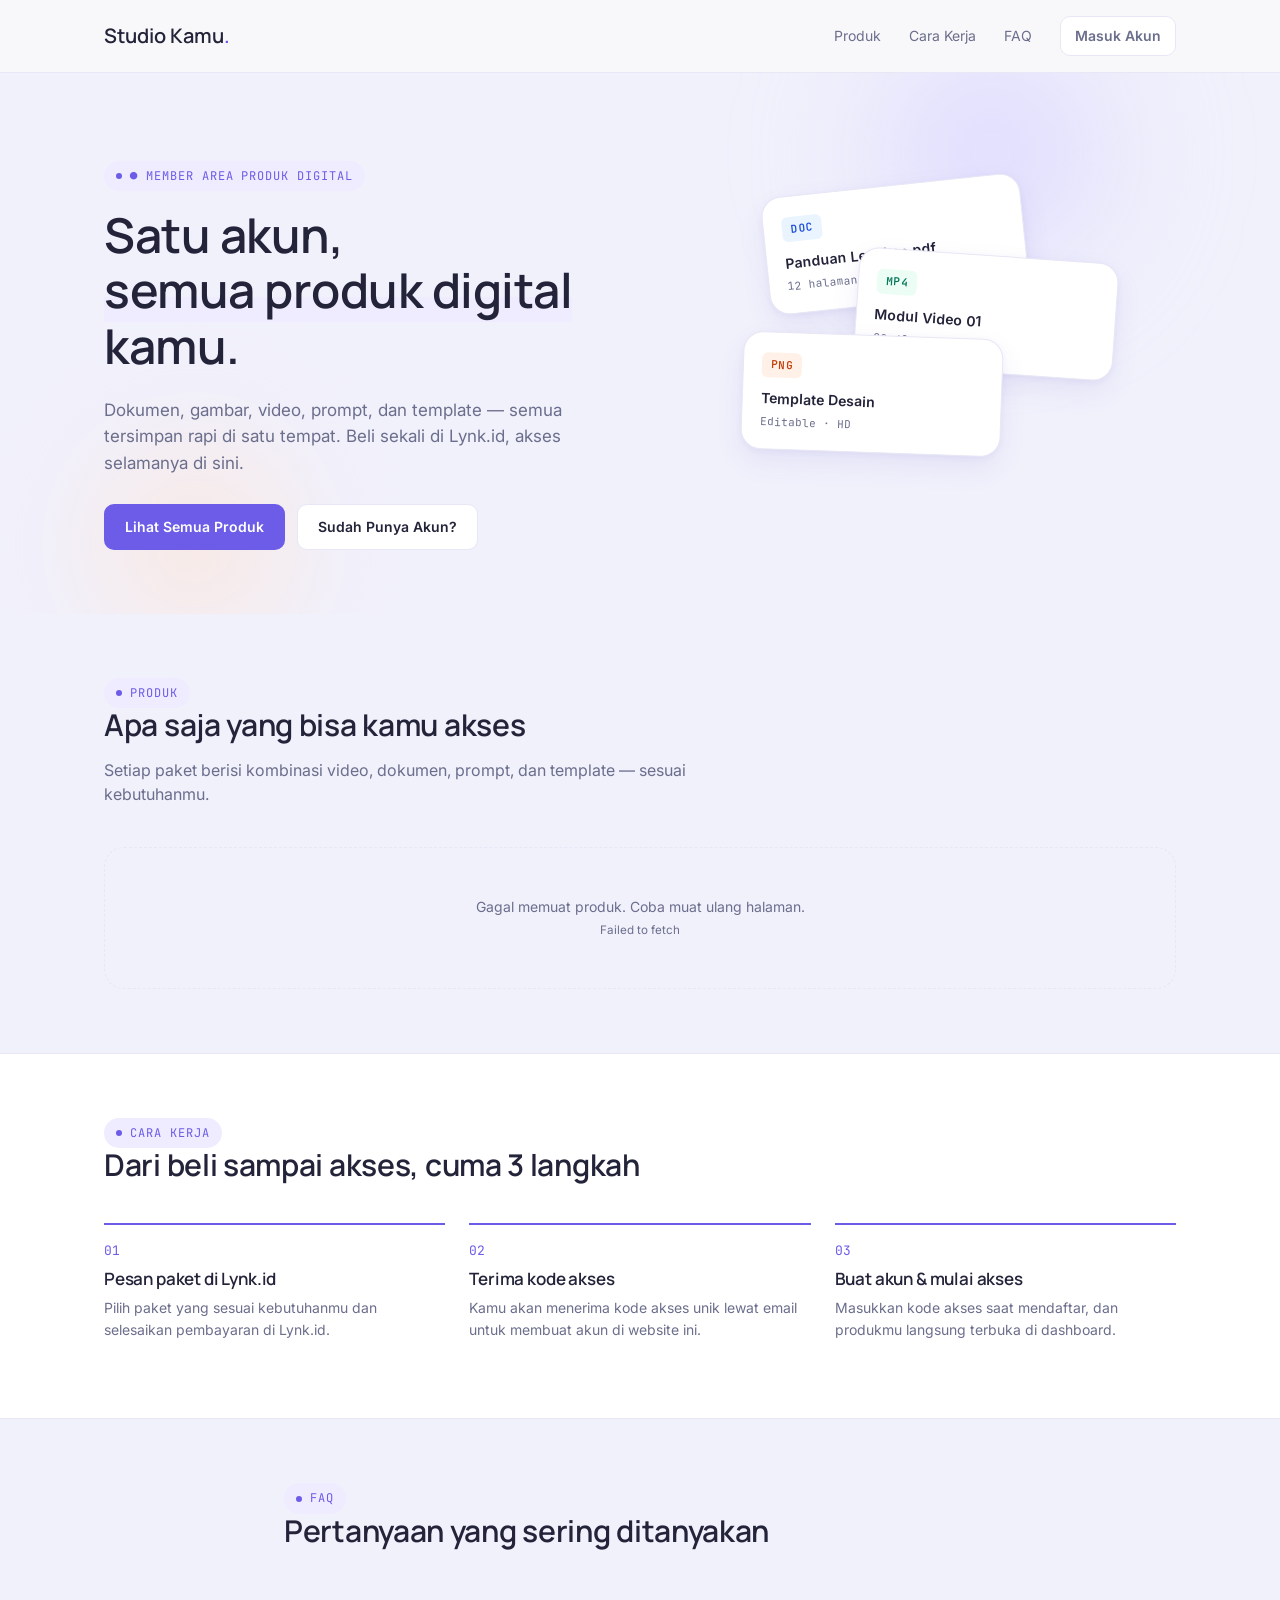
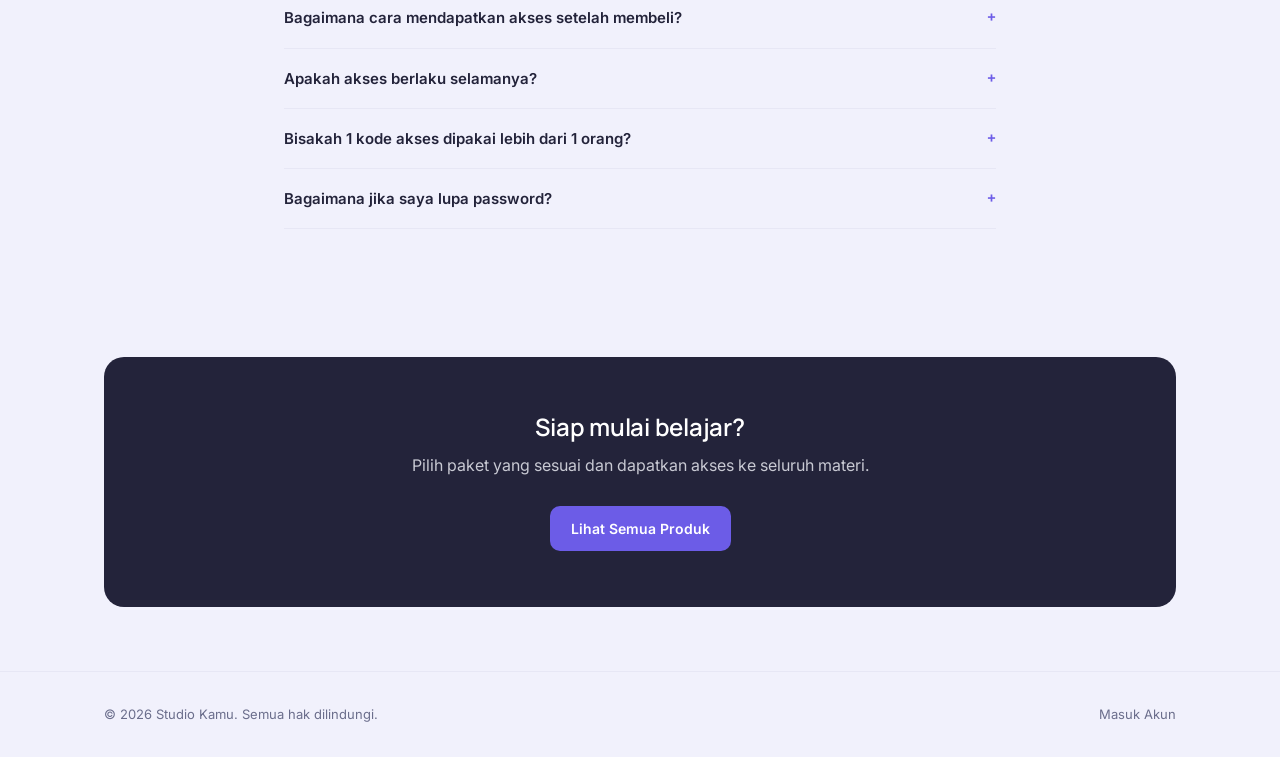
==== commit b80bfd3a: "Add files via upload" ====
--- a/index.html
+++ b/index.html
@@ -28,7 +28,7 @@
     <div class="hero-blob b2" aria-hidden="true"></div>
     <div class="container hero-grid">
       <div>
-        <span class="eyebrow">Member Area Produk Digital</span>
+        <span class="eyebrow">● Member Area Produk Digital</span>
         <h1>Satu akun,<br><span class="underline-accent">semua produk digital</span> kamu.</h1>
         <p class="hero-lede">
           Dokumen, gambar, video, prompt, dan template — semua tersimpan rapi
--- a/assets/style.css
+++ b/assets/style.css
@@ -195,7 +195,7 @@
 .cta-final h2 { color: #fff; }
 .cta-final p { color: #C8C9D3; }
 
-footer { border-top: 1px solid var(--border); padding: 32px 0; font-size: 13px; color: var(--ink-soft); display: flex; justify-content: space-between; align-items: center; }
+footer { border-top: 1px solid var(--border); padding: 32px 0; font-size: 13px; color: var(--ink-soft); display: flex; justify-content: space-between; align-items: center; flex-wrap: wrap; gap: 10px; }
 
 /* ---------- Auth pages ---------- */
 .auth-wrap { min-height: 100vh; display: flex; align-items: center; justify-content: center; padding: 24px; }
@@ -473,6 +473,16 @@
 @media (max-width: 640px) {
   .form-row { grid-template-columns: 1fr; }
 }
+
+/* FIX: tabel admin (Users s/d 7 kolom, Kode Akses 6 kolom) di layar HP dulu
+   dipaksa menyempit sampai teksnya patah acak/tumpang tindih. Sekarang di
+   layar sempit tabelnya digulir horizontal DI DALAM panel — sisa halaman
+   (form, tombol, dst) tetap rapi, tidak ikut lebar. */
+@media (max-width: 760px) {
+  .panel { overflow-x: auto; }
+  .panel table { min-width: 560px; }
+}
+
 table { width: 100%; border-collapse: collapse; font-size: 13px; }
 th { text-align: left; font-size: 11px; text-transform: uppercase; letter-spacing: 0.04em; color: var(--ink-soft); padding: 8px 10px; border-bottom: 1px solid var(--border); }
 td { padding: 10px; border-bottom: 1px solid var(--border); vertical-align: middle; }
@@ -632,24 +642,73 @@
 
 .greeting-right { display: flex; align-items: center; gap: 12px; }
 
+/* Dropdown notifikasi di dashboard. FIX: sebelumnya ditulis inline
+   (width:300px; right:0) langsung di HTML — di layar HP sempit, dropdown
+   selebar itu meluber ke luar tepi layar dan sebagian tak terklik/terlihat. */
+.dash-notif-dropdown {
+  position: absolute; right: 0; top: 52px; width: 300px;
+  background: var(--surface); border: 1px solid var(--border); border-radius: 14px;
+  box-shadow: var(--shadow); padding: 10px; z-index: 40; max-height: 360px; overflow-y: auto;
+}
+@media (max-width: 480px) {
+  /* position:fixed melepaskan dropdown dari konteks kanan-atas yang sempit,
+     supaya lebarnya bisa mengikuti layar alih-alih container kecilnya. */
+  .dash-notif-dropdown { position: fixed; left: 16px; right: 16px; top: 66px; width: auto; }
+  .greeting-right { flex-wrap: wrap; width: 100%; }
+  .search-bar { min-width: 0; flex: 1 1 160px; }
+}
+
 @media (max-width: 860px) {
   .hero-grid { grid-template-columns: 1fr; }
   .hero h1 { font-size: 34px; }
   .produk-grid { grid-template-columns: repeat(2, 1fr); }
   .alur-grid { grid-template-columns: 1fr; }
   .file-stack { display: none; }
-  .nav-links { display: none; }
+  /* FIX: dulu SELURUH .nav-links disembunyikan (display:none), termasuk
+     tombol "Masuk Akun" yang ada di dalamnya — jadi navbar di HP cuma
+     menyisakan nama brand tanpa jalan masuk ke login. Sekarang hanya link
+     Produk/Cara Kerja/FAQ yang disembunyikan; tombol Masuk Akun tetap tampil. */
+  .nav-links a:not(#navAuthBtn) { display: none; }
   .app-shell { flex-direction: column; }
-  .sidebar { width: 100%; height: auto; position: relative; flex-direction: row; align-items: center; overflow-x: auto; }
+  .sidebar {
+    width: 100%; height: auto; position: sticky; top: 0; z-index: 40;
+    flex-direction: row; align-items: center; overflow-x: auto; padding: 10px 14px;
+  }
   .sidebar-nav { flex-direction: row; flex: none; }
   .sidebar-divider { display: none; }
-  .sidebar-user { display: none; }
   .sidebar-brand { display: none; }
-  .main { padding: 20px; }
+  /* FIX: dulu .sidebar-user disembunyikan total (display:none) di HP — akibatnya
+     popup profil, ganti password, ganti tema, dan tombol keluar TIDAK BISA
+     dijangkau sama sekali dari HP. Sekarang avatar tetap tampil & bisa diklik
+     di ujung kanan bar, cuma nama/role di sampingnya yang disembunyikan
+     supaya bar tetap ringkas. */
+  .sidebar-user {
+    width: auto; flex-shrink: 0; border: none; padding: 6px; margin-left: auto;
+  }
+  .sidebar-user > div:not(.avatar) { display: none; }
+  .main { padding: 16px; }
   .produk-owned-grid, .info-grid, .stat-grid, .form-row { grid-template-columns: 1fr; }
 }
-@media (max-width: 560px) {
+@media (max-width: 480px) {
   .produk-grid { grid-template-columns: 1fr; }
+}
+
+/* Penyesuaian umum untuk layar HP sangat sempit (≤480px) — di luar area
+   sidebar/tabel yang sudah ditangani khusus di atas. */
+@media (max-width: 480px) {
+  .auth-wrap { padding: 16px; }
+  .auth-card { padding: 24px 20px; }
+  .cta-final { padding: 32px 20px; border-radius: 16px; }
+  .cta-final h2 { font-size: 22px; }
+  section { padding: 40px 0; }
+  .section-head h2 { font-size: 24px; }
+  .page-title { font-size: 20px; }
+  /* Divider vertikal di overview-card cuma masuk akal saat sejajar; begitu
+     kartu ini melebar penuh & pecah ke bawah, garis setinggi-elemen jadi
+     terlihat aneh menggantung sendirian. */
+  .overview-divider { display: none; }
+  .overview-card { padding: 20px; }
+  .cta-final .btn { width: 100%; }
 }
 
 /* ---------- Popup Profil ---------- */
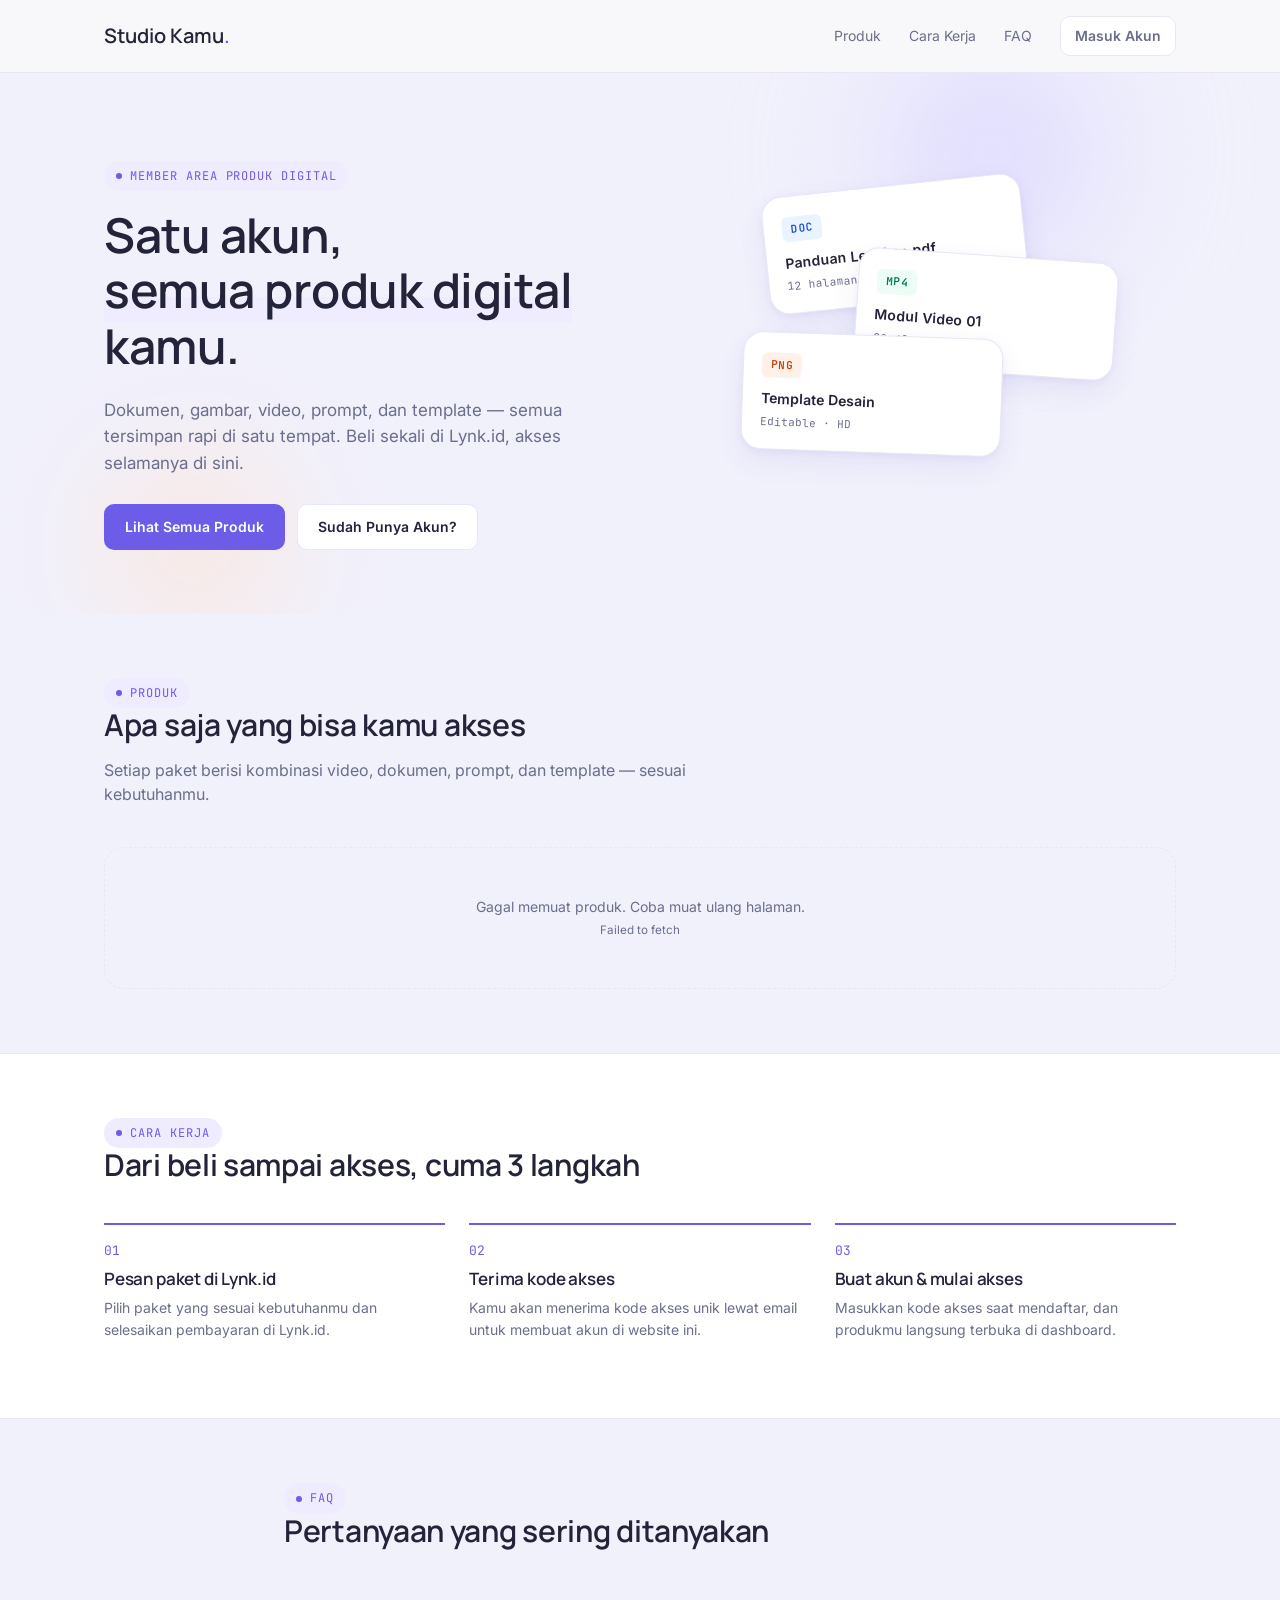
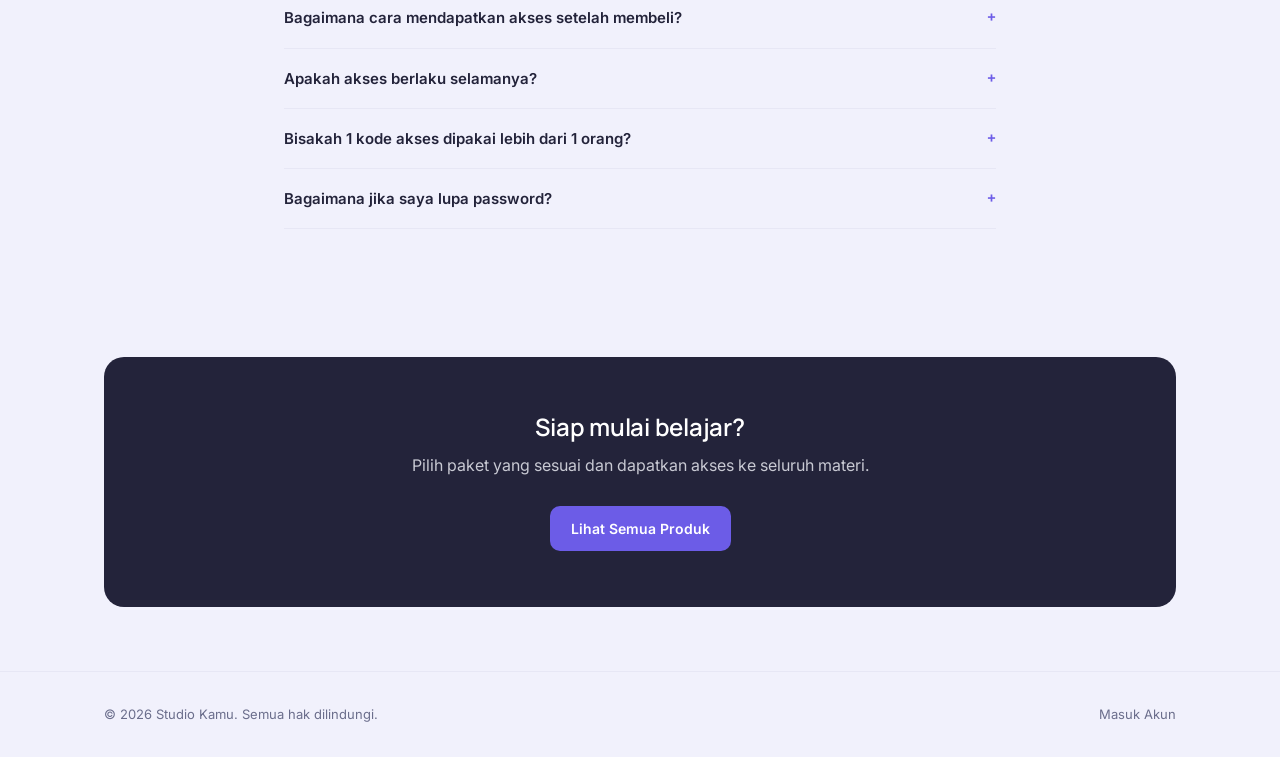
==== commit d662b6e3: "Update index.html" ====
--- a/index.html
+++ b/index.html
@@ -28,7 +28,7 @@
     <div class="hero-blob b2" aria-hidden="true"></div>
     <div class="container hero-grid">
       <div>
-        <span class="eyebrow">● Member Area Produk Digital</span>
+        <span class="eyebrow">Member Area Produk Digital</span>
         <h1>Satu akun,<br><span class="underline-accent">semua produk digital</span> kamu.</h1>
         <p class="hero-lede">
           Dokumen, gambar, video, prompt, dan template — semua tersimpan rapi
